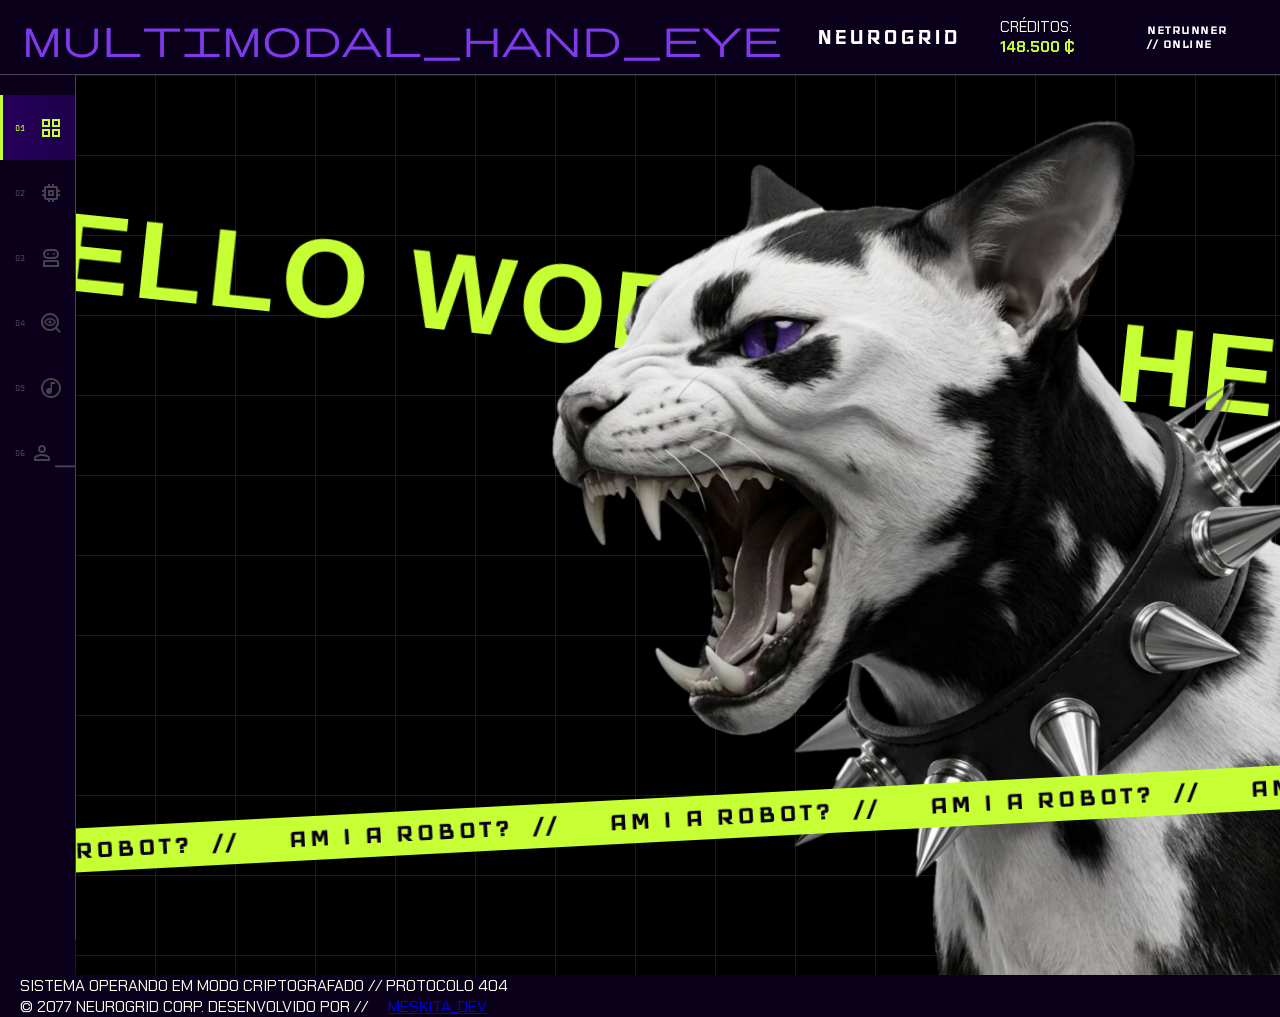
==== index.html @ f6f6c863 "Página principal estruturada" ====
<!DOCTYPE html>
<html lang="en">
<head>
    <meta charset="UTF-8">
    <meta name="viewport" content="width=device-width, initial-scale=1.0">
    <title>NEUROGRID // OS v4.07</title>
    <link rel="stylesheet" href="css/main.css">
    <link rel="stylesheet" href="css/index.css">
    <link rel="stylesheet" href="https://fonts.googleapis.com/css2?family=Material+Symbols+Outlined:opsz,wght,FILL,GRAD@24,300,0,0" /><!-- Biblioteca Google icons -->
</head>
<body>

    <header>
        <div class="logo">
            <span class="material-symbols-outlined" id="logo_eye">multimodal_hand_eye</span>
            <h2 class="logo_text">NEUROGRID</h2>
        </div>

        <!-- Status do Utilizador / Saldo -->
        <div class="user-status">
            <p class="credits">CRÉDITOS: <strong>148.500 ₵</strong></p>
            <h3>netrunner // ONLINE</h3>
        </div>
    </header>

    <aside class="sidebar">
        <nav class="sidebar-nav">
            <a href="index.html" class="side-btn active" data-tab="home">
                <span class="side-num">01</span>
                <span class="material-symbols-outlined side-icon">grid_view</span>
                <span class="side-label">GRID</span>
            </a>

            <a href="cyberware.html" class="side-btn" data-tab="cyberwares">
                <span class="side-num">02</span>
                <span class="material-symbols-outlined side-icon">memory</span>
                <span class="side-label">CYBERWARE</span>
            </a>

            <a href="robos.html" class="side-btn" data-tab="robots">
                <span class="side-num">03</span>
                <span class="material-symbols-outlined side-icon">robot_2</span>
                <span class="side-label">UNIDADES</span>
            </a>

            <a href="city.html" class="side-btn" data-tab="news">
                <span class="side-num">04</span>
                <span class="material-symbols-outlined side-icon">mystery</span>
                <span class="side-label">CITY</span>
            </a>

            <a href="musica.html" class="side-btn" data-tab="music">
                <span class="side-num">05</span>
                <span class="material-symbols-outlined side-icon">genres</span>
                <span class="side-label">FREQUÊNCIA</span>
            </a>

            <a href="profile.html" class="side-btn" data-tab="profile">
                <span class="side-num">06</span>
                <span class="material-symbols-outlined side-icon">person_eye</span>
                <span class="side-label">OPERADOR</span>
            </a>
        </nav>
    </aside>
    
    <main>
        <!-- Fundo -->
        <div class="fita-container container-fundo">
            <div class="fita-track">
                <div class="fita-grupo">
                    <h1>Hello World! &nbsp;//&nbsp;</h1>
                    <h1>Hello World! &nbsp;//&nbsp;</h1>
                    <h1>Hello World! &nbsp;//&nbsp;</h1>
                </div>
                <div class="fita-grupo" aria-hidden="true">
                    <h1>Hello World! &nbsp;//&nbsp;</h1>
                    <h1>Hello World! &nbsp;//&nbsp;</h1>
                    <h1>Hello World! &nbsp;//&nbsp;</h1>
                </div>
            </div>
        </div>

        <!-- Meio -->
        <img src="assets/imagens/spike_cat.png" alt="gato com colar de spikes" class="gato_wallpaper">

        <!-- Frente-->
        <div class="fita-container container-frente">
            <div class="fita-track track-reverso">
                <div class="fita-grupo">
                    <h3>AM I A ROBOT? &nbsp;//&nbsp;</h3>
                    <h3>AM I A ROBOT? &nbsp;//&nbsp;</h3>
                    <h3>AM I A ROBOT? &nbsp;//&nbsp;</h3>
                    <h3>AM I A ROBOT? &nbsp;//&nbsp;</h3>
                    <h3>AM I A ROBOT? &nbsp;//&nbsp;</h3>
                    <h3>AM I A ROBOT? &nbsp;//&nbsp;</h3>
                    <h3>AM I A ROBOT? &nbsp;//&nbsp;</h3>
                    <h3>AM I A ROBOT? &nbsp;//&nbsp;</h3>
                    <h3>AM I A ROBOT? &nbsp;//&nbsp;</h3>
                </div>
                <div class="fita-grupo" aria-hidden="true">
                    <h3>AM I A ROBOT? &nbsp;//&nbsp;</h3>
                    <h3>AM I A ROBOT? &nbsp;//&nbsp;</h3>
                    <h3>AM I A ROBOT? &nbsp;//&nbsp;</h3>
                    <h3>AM I A ROBOT? &nbsp;//&nbsp;</h3>
                    <h3>AM I A ROBOT? &nbsp;//&nbsp;</h3>
                    <h3>AM I A ROBOT? &nbsp;//&nbsp;</h3>
                    <h3>AM I A ROBOT? &nbsp;//&nbsp;</h3>
                    <h3>AM I A ROBOT? &nbsp;//&nbsp;</h3>
                    <h3>AM I A ROBOT? &nbsp;//&nbsp;</h3>
                </div>
            </div>
        </div>
    </main>

    <footer>
        <p>SISTEMA OPERANDO EM MODO CRIPTOGRAFADO // PROTOCOLO 404</p>
        <p>© 2077 NEUROGRID CORP. DESENVOLVIDO POR //<a href="https://github.com/MeskitaDev">MESKITA_DEV</a></p>
    </footer>
</body>
</html>
---- css/main.css ----
/* -----------------------------------
        CONFIG PADRÃO    
-----------------------------------*/
@import url('https://fonts.googleapis.com/css2?family=BBH+Bartle&family=Chakra+Petch:ital,wght@0,300;0,400;0,500;0,600;0,700;1,300;1,400;1,500;1,600;1,700&family=Iceland&display=swap');

:root {
    --bg-dark: #0B001B;
    --br-light: #f6fce8;
    --border: #f6fce842;
    --neon-purple: #7F3AED;
    --neon-green: #C6FF34;

    --font-title: "BBH Bartle", sans-serif;
    --font-code: "Iceland", sans-serif;
    --font-text: "Chakra Petch", sans-serif;

    --header-height: 75px;
    --sidebar-collapsed: 75px;
    --sidebar-expanded: 240px;
}
main {
    margin-top: var(--header-height);
    margin-left: var(--sidebar-collapsed);
    width: calc(100% - var(--sidebar-collapsed));
    min-height: calc(100vh - var(--header-height));
}
*{
    margin: 0px;
    padding: 0px;
}
body{
    background-color: var(--bg-dark);
    color: var(--br-light);

    max-width: 100%;
    overflow-x: hidden;
    margin: 0;
    padding: 0;
}

#borda{
    border: 1px solid var(--br-light);
}

p,a {
    padding: 0px 20px;
    font-family: var(--font-text);
}
h1, h2 {
    padding: 0px 20px;
    font-family: var(--font-title);
}
h3{
    padding: 0px 20px;
    font-family: var(--font-code);
}

/* -----------------------------------
            HEADER    
-----------------------------------*/
/* 2. CABEÇALHO FIXO NO TOPO (LARGURA TOTAL) */
header {
    position: fixed;
    top: 0;
    left: 0;
    width: 100%;
    height: var(--header-height);
    background-color: var(--bg-dark);
    border-bottom: 1px solid var(--border);
    z-index: 110; /* Fica acima da sidebar */
    
    display: flex;
    align-items: center;
    justify-content: space-between;
    padding: 0 30px 0 22px;
    box-sizing: border-box;
}

/* ALINHAMENTO DA LOGO E TEXTO */
.logo {
    display: flex;
    align-items: center;
    gap: 15px;
}

#logo_eye{
    font-size: 40px;
    color: var(--neon-purple);
}

.logo_text { 
    font-family: var(--font-code);
    letter-spacing: 3px;
    color: #ffffff;
}

/* ALINHAMENTO DO STATUS DO USUÁRIO (DIREITA) */
.user-status {
    display: flex;
    align-items: center;
    gap: 25px;
    font-size: 15px;
}

.credits strong {
    color: var(--neon-green);
}

.user-status h3 {
    margin: 0;
    font-size: 14px;
    letter-spacing: 1.5px;
    color: #ffffff;
    text-transform: uppercase;
}

/* -----------------------------------
            SIDE BAR    
-----------------------------------*/

/* 1. SIDEBAR FECHADA POR PADRÃO */
.sidebar {
    position: fixed; /* Deixa fixo no scroll */
    top: var(--header-height);
    left: 0;
    width: var(--sidebar-collapsed);
    height: calc(100vh - var(--header-height));
    background-color: var(--bg-dark);
    border-right: 1px solid var(--border);
    z-index: 100;
    display: flex;
    flex-direction: column;
    justify-content: space-between;
    padding: 20px 0;
    overflow: hidden;
    transition: width 0.3s cubic-bezier(0.4, 0, 0.2, 1), box-shadow 0.3s ease;
}

/* 2. EXPANSÃO NO HOVER */
.sidebar:hover {
    width: var(--sidebar-expanded);
    box-shadow: 15px 0 35px rgba(0, 0, 0, 0.75); /* Sombra por cima do conteúdo */
}

.sidebar a{
    text-decoration: none;
}

/* 3. BOTÕES E ALINHAMENTO DOS ÍCONES */
.side-btn {
    position: relative;
    width: var(--sidebar-expanded);
    height: 65px;
    background: transparent;
    border: none;
    border-left: 3px solid transparent;
    display: flex;
    align-items: center;
    padding: 0 18px 0 12px;
    cursor: pointer;
    transition: background 0.25s ease, border-color 0.25s ease;
}

.side-num {
    font-family: var(--font-code);
    font-size: 10px;
    width: 24px;
    text-align: left;
    color: var(--border);
}

.side-icon {
    font-size: 22px; /* tamanho do ícone */
    color: var(--border);
    flex-shrink: 0;
    margin-right: 22px;
    transition: color 0.25s ease, transform 0.25s ease;
    user-select: none;
}

/* TEXTO DO MENU (INVISÍVEL QUANDO FECHADA) */
.side-label {
    font-family: var(--font-text);
    font-size: 13px;
    letter-spacing: 2px;
    color: var(--br-light);
}
---- css/index.css ----
/* -----------------------------------
        VISUAL PRINCIPAL    
-----------------------------------*/
main {
    position: relative;
    min-height: 100vh;
    display: flex;
    align-items: center;
    justify-content: center;
    overflow: hidden; 
    
    /* grid no background */
    width: 100%;
    height: 100%;

    background: #000000;
    --gap: 5em;
    --line: 1px;
    --color: #ffffff33;

    background-image: linear-gradient(
      -90deg,
      transparent calc(var(--gap) - var(--line)),
      var(--color) calc(var(--gap) - var(--line) + 1px),
      var(--color) var(--gap)
    ),
    linear-gradient(
      0deg,
      transparent calc(var(--gap) - var(--line)),
      var(--color) calc(var(--gap) - var(--line) + 1px),
      var(--color) var(--gap)
    );
    background-size: var(--gap) var(--gap);
}

/* ESTADOS DE HOVER E ATIVO */
.side-btn:hover {
    background: linear-gradient(90deg, rgba(106, 0, 255, 0.18) 0%, transparent 100%);
}

.side-btn:hover .side-num,
.side-btn.active .side-num {
    color: var(--neon-green);
}
/* Muda a cor do ícone para verde-ácido quando estiver ativo ou no hover */
.side-btn:hover .side-icon,
.side-btn.active .side-icon {
    color: var(--neon-green);
}

.side-btn.active {
    border-left: 3px solid var(--neon-green);
    background: linear-gradient(90deg, rgba(106, 0, 255, 0.28) 0%, transparent 100%);
}

/* IMAGEM NO MEIO */
.gato_wallpaper {
    position: absolute;
    right: 0;
    bottom: 0;
    max-height: 95vh;
    z-index: 2; /* Fica acima do H1 (1) e abaixo do H3 (3) */
    pointer-events: none;
}

/* CONFIGURAÇÃO GERAL DAS FITAS */
.fita-container {
    position: absolute;
    width: 120vw;
    left: -10vw;
    overflow: hidden;
    white-space: nowrap;
}

/* FUNDO H1 */
.container-fundo {
    z-index: 1; /* Atrás da imagem */
    top: 20%;
    transform: rotate(6deg);
}

.container-fundo h1 {
    font-size: 7rem; /* Tamanho bem grande */
    margin: 0;
    text-transform: uppercase;
    letter-spacing: 5px;
    color: var(--neon-green);
}

/* FRENTE H3 */
.container-frente {
    z-index: 3; /* Na frente da imagem */
    top: 80%;
    transform: rotate(-3deg);
    background-color: var(--neon-green);
    padding: 8px 0;
}

.container-frente h3 {
    font-size: 1.8rem;
    margin: 0;
    text-transform: uppercase;
    letter-spacing: 4px;
    color: var(--bg-dark);
}

/* ANIMAÇÃO INFINITA */
.fita-track {
    display: flex;
    width: max-content;
    will-change: transform;
    animation: fita-andando 68s linear infinite;
}
.fita-grupo {
    display: flex;
    flex-shrink: 0;
}

/* Faz o H3 andar para o lado oposto */
.track-reverso {
    animation: fita-andando-reverso 20s linear infinite;
}

@keyframes fita-andando {
    0%   { transform: translate3d(0, 0, 0); }
    100% { transform: translate3d(-50%, 0, 0); }
}

@keyframes fita-andando-reverso {
    0%   { transform: translate3d(-50%, 0, 0); }
    100% { transform: translate3d(0, 0, 0); }
}

/* -----------------------------------
        NAVEGAÇÃO    
-----------------------------------*/
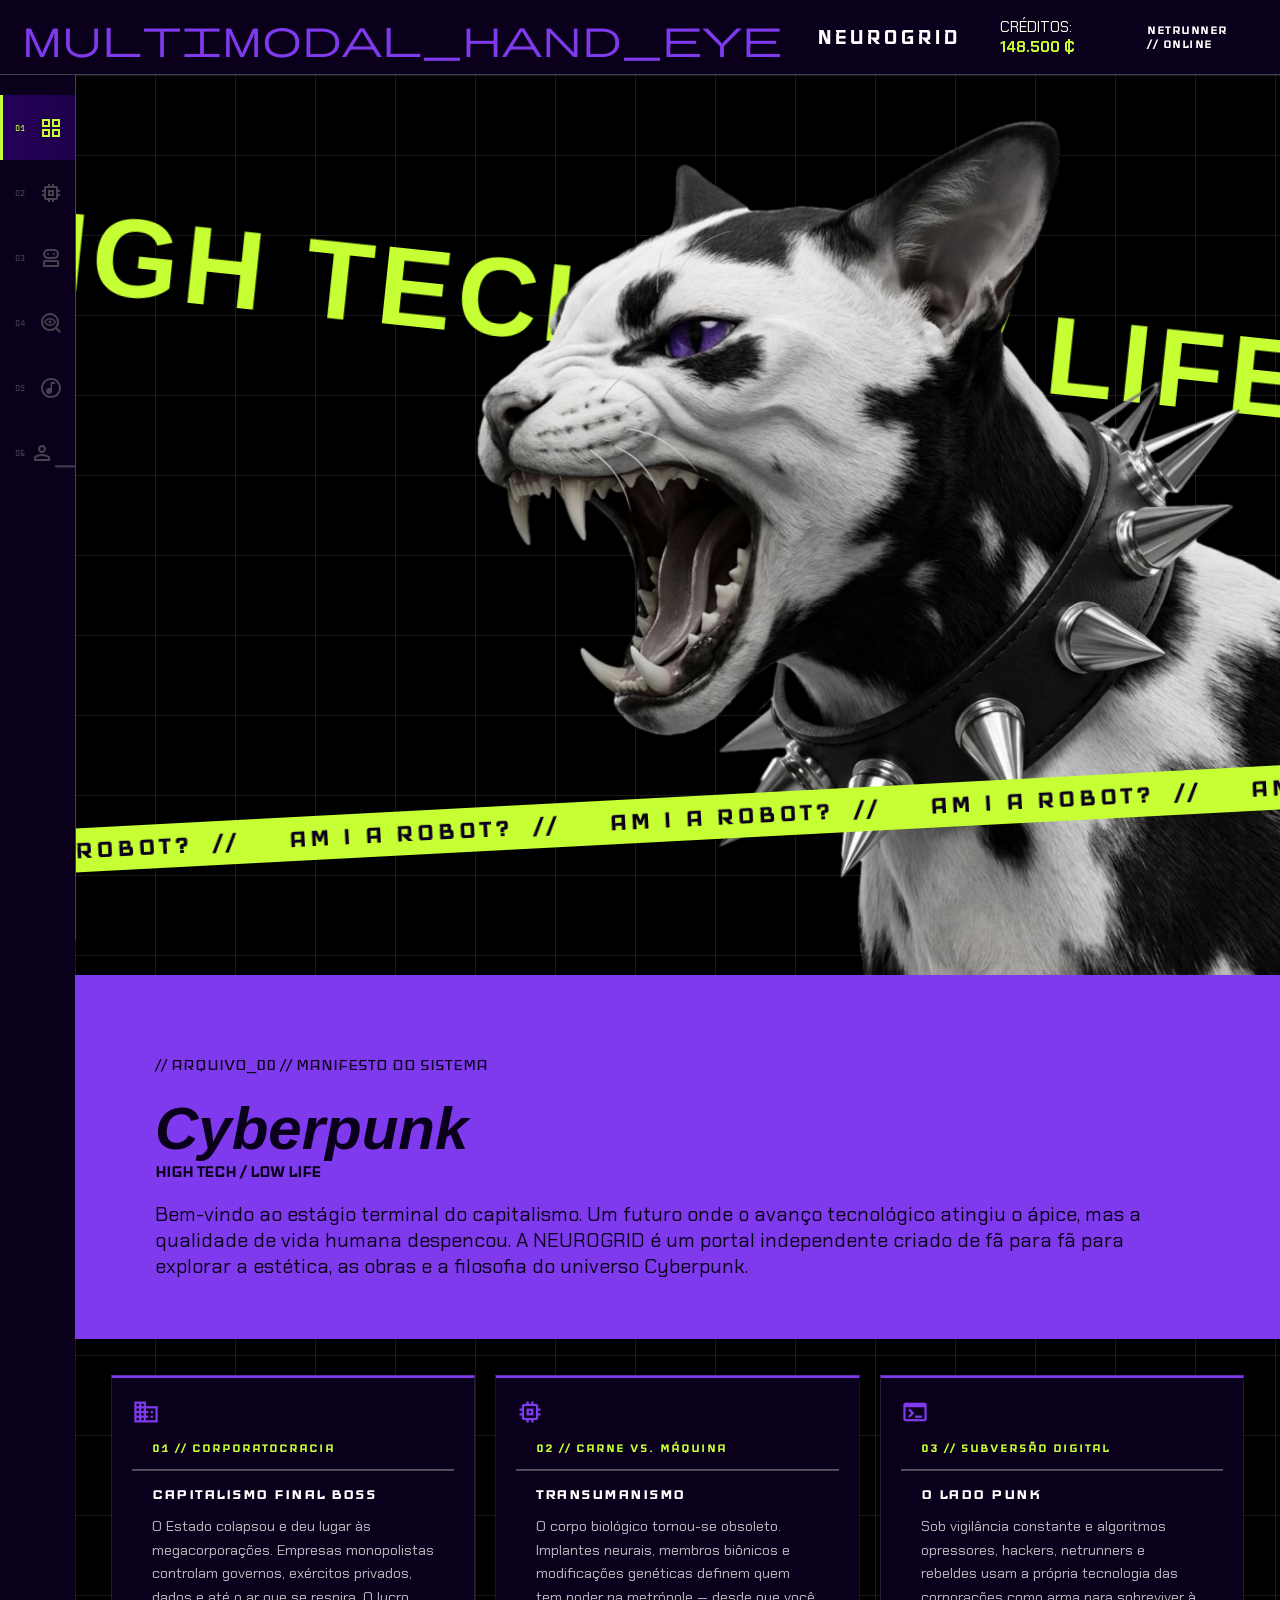
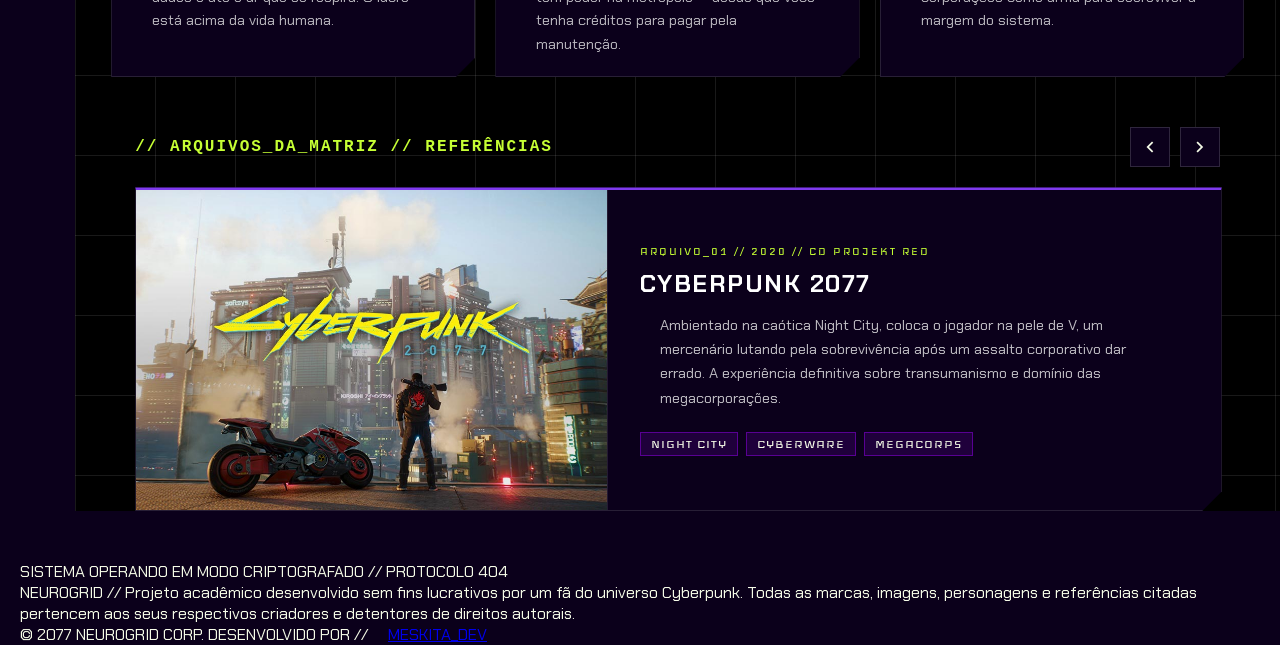
==== commit f0bfe576: "Cards e Slider adicionado" ====
--- a/index.html
+++ b/index.html
@@ -64,57 +64,218 @@
     </aside>
     
     <main>
-        <!-- Fundo -->
-        <div class="fita-container container-fundo">
-            <div class="fita-track">
-                <div class="fita-grupo">
-                    <h1>Hello World! &nbsp;//&nbsp;</h1>
-                    <h1>Hello World! &nbsp;//&nbsp;</h1>
-                    <h1>Hello World! &nbsp;//&nbsp;</h1>
-                </div>
-                <div class="fita-grupo" aria-hidden="true">
-                    <h1>Hello World! &nbsp;//&nbsp;</h1>
-                    <h1>Hello World! &nbsp;//&nbsp;</h1>
-                    <h1>Hello World! &nbsp;//&nbsp;</h1>
+        <div class="gato"> 
+            <!-- Fundo -->
+            <div class="fita-container container-fundo">
+                <div class="fita-track">
+                    <div class="fita-grupo">
+                        <h1>High tech / low life &nbsp;//&nbsp;</h1>
+                        <h1>High tech / low life &nbsp;//&nbsp;</h1>
+                        <h1>High tech / low life &nbsp;//&nbsp;</h1>
+                    </div>
+                    <div class="fita-grupo" aria-hidden="true">
+                        <h1>High tech / low life &nbsp;//&nbsp;</h1>
+                        <h1>High tech / low life &nbsp;//&nbsp;</h1>
+                        <h1>High tech / low life &nbsp;//&nbsp;</h1>
+                    </div>
+                </div>
+            </div>
+
+            <!-- Meio -->
+            <img src="assets/imagens/spike_cat.png" alt="gato com colar de spikes" class="gato_wallpaper">
+
+            <!-- Frente-->
+            <div class="fita-container container-frente">
+                <div class="fita-track track-reverso">
+                    <div class="fita-grupo">
+                        <h3>AM I A ROBOT? &nbsp;//&nbsp;</h3>
+                        <h3>AM I A ROBOT? &nbsp;//&nbsp;</h3>
+                        <h3>AM I A ROBOT? &nbsp;//&nbsp;</h3>
+                        <h3>AM I A ROBOT? &nbsp;//&nbsp;</h3>
+                        <h3>AM I A ROBOT? &nbsp;//&nbsp;</h3>
+                        <h3>AM I A ROBOT? &nbsp;//&nbsp;</h3>
+                        <h3>AM I A ROBOT? &nbsp;//&nbsp;</h3>
+                        <h3>AM I A ROBOT? &nbsp;//&nbsp;</h3>
+                        <h3>AM I A ROBOT? &nbsp;//&nbsp;</h3>
+                    </div>
+                    <div class="fita-grupo" aria-hidden="true">
+                        <h3>AM I A ROBOT? &nbsp;//&nbsp;</h3>
+                        <h3>AM I A ROBOT? &nbsp;//&nbsp;</h3>
+                        <h3>AM I A ROBOT? &nbsp;//&nbsp;</h3>
+                        <h3>AM I A ROBOT? &nbsp;//&nbsp;</h3>
+                        <h3>AM I A ROBOT? &nbsp;//&nbsp;</h3>
+                        <h3>AM I A ROBOT? &nbsp;//&nbsp;</h3>
+                        <h3>AM I A ROBOT? &nbsp;//&nbsp;</h3>
+                        <h3>AM I A ROBOT? &nbsp;//&nbsp;</h3>
+                        <h3>AM I A ROBOT? &nbsp;//&nbsp;</h3>
+                    </div>
                 </div>
             </div>
         </div>
 
-        <!-- Meio -->
-        <img src="assets/imagens/spike_cat.png" alt="gato com colar de spikes" class="gato_wallpaper">
-
-        <!-- Frente-->
-        <div class="fita-container container-frente">
-            <div class="fita-track track-reverso">
-                <div class="fita-grupo">
-                    <h3>AM I A ROBOT? &nbsp;//&nbsp;</h3>
-                    <h3>AM I A ROBOT? &nbsp;//&nbsp;</h3>
-                    <h3>AM I A ROBOT? &nbsp;//&nbsp;</h3>
-                    <h3>AM I A ROBOT? &nbsp;//&nbsp;</h3>
-                    <h3>AM I A ROBOT? &nbsp;//&nbsp;</h3>
-                    <h3>AM I A ROBOT? &nbsp;//&nbsp;</h3>
-                    <h3>AM I A ROBOT? &nbsp;//&nbsp;</h3>
-                    <h3>AM I A ROBOT? &nbsp;//&nbsp;</h3>
-                    <h3>AM I A ROBOT? &nbsp;//&nbsp;</h3>
-                </div>
-                <div class="fita-grupo" aria-hidden="true">
-                    <h3>AM I A ROBOT? &nbsp;//&nbsp;</h3>
-                    <h3>AM I A ROBOT? &nbsp;//&nbsp;</h3>
-                    <h3>AM I A ROBOT? &nbsp;//&nbsp;</h3>
-                    <h3>AM I A ROBOT? &nbsp;//&nbsp;</h3>
-                    <h3>AM I A ROBOT? &nbsp;//&nbsp;</h3>
-                    <h3>AM I A ROBOT? &nbsp;//&nbsp;</h3>
-                    <h3>AM I A ROBOT? &nbsp;//&nbsp;</h3>
-                    <h3>AM I A ROBOT? &nbsp;//&nbsp;</h3>
-                    <h3>AM I A ROBOT? &nbsp;//&nbsp;</h3>
-                </div>
-            </div>
-        </div>
+        <section class="content">
+            <div class="titulo">
+                <p class="etiqueta">// ARQUIVO_00 // MANIFESTO DO SISTEMA</p>
+                <h1>Cyberpunk</h1>
+                <h3>HIGH TECH / LOW LIFE</h3>
+                <p>Bem-vindo ao estágio terminal do capitalismo. Um futuro onde o avanço tecnológico atingiu o ápice, mas a qualidade de vida humana despencou. A NEUROGRID é um portal independente criado de fã para fã para explorar a estética, as obras e a filosofia do universo Cyberpunk.</p>
+            </div>
+
+            <div class="area-card">
+                <div class="card">
+                    <span class="material-symbols-outlined card-icon">domain</span>
+                    <h2>01 // CORPORATOCRACIA</h2>
+                    <hr>
+                    <h3>CAPITALISMO FINAL BOSS</h3>
+                    <p>O Estado colapsou e deu lugar às megacorporações. Empresas monopolistas controlam governos, exércitos privados, dados e até o ar que se respira. O lucro está acima da vida humana.</p>
+                </div>
+
+                <div class="card">
+                    <span class="material-symbols-outlined card-icon">memory</span>
+                    <h2>02 // CARNE VS. MÁQUINA</h2>
+                    <hr>
+                    <h3>TRANSUMANISMO</h3>
+                    <p>O corpo biológico tornou-se obsoleto. Implantes neurais, membros biônicos e modificações genéticas definem quem tem poder na metrópole — desde que você tenha créditos para pagar pela manutenção.</p>
+                </div>
+
+                <div class="card">
+                    <span class="material-symbols-outlined card-icon">terminal</span>
+                    <h2>03 // SUBVERSÃO DIGITAL</h2>
+                    <hr>
+                    <h3>O LADO PUNK</h3>
+                    <p>Sob vigilância constante e algoritmos opressores, hackers, netrunners e rebeldes usam a própria tecnologia das corporações como arma para sobreviver à margem do sistema.</p>
+                </div>
+            </div>
+
+        <section class="slider">
+            <div class="slider-header">
+                <h3>// ARQUIVOS_DA_MATRIZ // REFERÊNCIAS</h3>
+                <div class="setas">
+                    <button class="slider-seta" id="anterior" aria-label="Anterior">
+                        <span class="material-symbols-outlined">keyboard_arrow_left</span>
+                    </button>
+                    <button class="slider-seta" id="proximo" aria-label="Próximo">
+                        <span class="material-symbols-outlined">keyboard_arrow_right</span>
+                    </button>
+                </div>
+            </div>
+
+            <div class="slider-card">
+                <div class="slider-track" id="sliderTrack">
+                    
+                    <!-- SLIDE 01 -->
+                    <article>
+                        <div class="slider-img">
+                            <img src="assets/imagens/cyberpunk-2077.jpg" alt="Cyberpunk 2077">
+                        </div>
+                        <div class="slider-info">
+                            <span class="slide-meta">ARQUIVO_01 // 2020 // CD PROJEKT RED</span>
+                            <h3>CYBERPUNK 2077</h3>
+                            <p>Ambientado na caótica Night City, coloca o jogador na pele de V, um mercenário lutando pela sobrevivência após um assalto corporativo dar errado. A experiência definitiva sobre transumanismo e domínio das megacorporações.</p>
+                            <div class="slide-tags">
+                                <span>NIGHT CITY</span>
+                                <span>CYBERWARE</span>
+                                <span>MEGACORPS</span>
+                            </div>
+                        </div>
+                    </article>
+
+                    <!-- SLIDE 02 -->
+                    <article>
+                        <div class="slider-img">
+                            <img src="assets/imagens/edgerunners.jpg" alt="Cyberpunk Edgerunners">
+                        </div>
+                        <div class="slider-info">
+                            <span class="slide-meta">ARQUIVO_02 // 2022 // STUDIO TRIGGER</span>
+                            <h3>CYBERPUNK: EDGERUNNERS</h3>
+                            <p>A história visceral de David Martinez, um jovem das ruas que instala um implante militar ilegal para sobreviver. Retrata de forma brutal o preço humano das modificações corporais e a ciberpsicose.</p>
+                            <div class="slide-tags">
+                                <span>CIBERPSICOSE</span>
+                                <span>SANDEVISTAN</span>
+                                <span>MERCENÁRIOS</span>
+                            </div>
+                        </div>
+                    </article>
+
+                    <!-- SLIDE 03 -->
+                    <article>
+                        <div class="slider-img">
+                            <img src="assets/imagens/blade-runner.jpg" alt="Blade Runner">
+                        </div>
+                        <div class="slider-info">
+                            <span class="slide-meta">ARQUIVO_03 // 1982 & 2049 // RIDLEY SCOTT</span>
+                            <h3>BLADE RUNNER</h3>
+                            <p>A obra que definiu a estética visual do gênero: metrópoles verticalizadas, chuva ácida e néon. Acompanha caçadores de androides bioengenheirados (Replicantes), questionando o que nos torna humanos.</p>
+                            <div class="slide-tags">
+                                <span>REPLICANTES</span>
+                                <span>TYRELL CORP</span>
+                                <span>TECH-NOIR</span>
+                            </div>
+                        </div>
+                    </article>
+
+                    <!-- SLIDE 04 -->
+                    <article>
+                        <div class="slider-img">
+                            <img src="assets/imagens/neuromancer.jpg" alt="Neuromancer">
+                        </div>
+                        <div class="slider-info">
+                            <span class="slide-meta">ARQUIVO_04 // 1984 // WILLIAM GIBSON</span>
+                            <h3>NEUROMANCER</h3>
+                            <p>O romance fundador do movimento Cyberpunk. Criou o conceito de "ciberespaço" (a Matriz) e o arquétipo do hacker cowboy de console, antecipando a internet global e as inteligências artificiais autônomas.</p>
+                            <div class="slide-tags">
+                                <span>CIBERESPAÇO</span>
+                                <span>NETRUNNERS</span>
+                                <span>IA AUTÔNOMA</span>
+                            </div>
+                        </div>
+                    </article>
+
+                    <!-- SLIDE 05 -->
+                    <article>
+                        <div class="slider-img">
+                            <img src="assets/imagens/ghost-shell.png" alt="Ghost in the Shell">
+                        </div>
+                        <div class="slider-info">
+                            <span class="slide-meta">ARQUIVO_05 // 1995 // MAMORU OSHII</span>
+                            <h3>GHOST IN THE SHELL</h3>
+                            <p>Em um mundo onde cérebros humanos são conectados diretamente à rede, a Major Motoko Kusanagi caça um misterioso hacker. Uma reflexão filosófica profunda sobre consciência digital e alma dentro da máquina.</p>
+                            <div class="slide-tags">
+                                <span>CONSCIÊNCIA</span>
+                                <span>SEÇÃO 9</span>
+                                <span>CIBERNETIZAÇÃO</span>
+                            </div>
+                        </div>
+                    </article>
+
+                    <!-- SLIDE 06 -->
+                    <article>
+                        <div class="slider-img">
+                            <img src="assets/imagens/akira.jpg" alt="Akira">
+                        </div>
+                        <div class="slider-info">
+                            <span class="slide-meta">ARQUIVO_06 // 1988 // KATSUHIRO OTOMO</span>
+                            <h3>AKIRA</h3>
+                            <p>Situado na decadente Neo-Tóquio, mistura gangues de motoqueiros, corrupção governamental e experimentos científicos fora de controle. Revolucionou a animação mundial e consolidou a estética rebelde urbana.</p>
+                            <div class="slide-tags">
+                                <span>NEO-TÓQUIO</span>
+                                <span>REBELIÃO</span>
+                                <span>DISTOPIA</span>
+                            </div>
+                        </div>
+                    </article>
+                </div>
+            </div>
+        </section>
     </main>
 
     <footer>
         <p>SISTEMA OPERANDO EM MODO CRIPTOGRAFADO // PROTOCOLO 404</p>
+        <p>NEUROGRID // Projeto acadêmico desenvolvido sem fins lucrativos por um fã do universo Cyberpunk.
+        Todas as marcas, imagens, personagens e referências citadas pertencem aos seus respectivos criadores e 
+        detentores de direitos autorais.</p>
         <p>© 2077 NEUROGRID CORP. DESENVOLVIDO POR //<a href="https://github.com/MeskitaDev">MESKITA_DEV</a></p>
     </footer>
+    <script src="js/slider.js"></script>
 </body>
 </html>
--- a/css/main.css
+++ b/css/main.css
@@ -5,7 +5,7 @@
 
 :root {
     --bg-dark: #0B001B;
-    --br-light: #f6fce8;
+    --bg-light: #f6fce8;
     --border: #f6fce842;
     --neon-purple: #7F3AED;
     --neon-green: #C6FF34;
@@ -30,11 +30,11 @@
 }
 body{
     background-color: var(--bg-dark);
-    color: var(--br-light);
+    color: var(--bg-light);
 
     max-width: 100%;
     overflow-x: hidden;
-    margin: 0;
+    margin-top: 70px;
     padding: 0;
 }
 
@@ -53,6 +53,11 @@
 h3{
     padding: 0px 20px;
     font-family: var(--font-code);
+}
+hr{
+    border: none;
+    background-color: var(--border);
+    height: 1px;
 }
 
 /* -----------------------------------
@@ -185,3 +190,26 @@
     letter-spacing: 2px;
     color: var(--br-light);
 }
+
+/* -----------------------------------
+        SIDEBAR    
+-----------------------------------*/
+/* ESTADOS DE HOVER E ATIVO */
+.side-btn:hover {
+    background: linear-gradient(90deg, rgba(106, 0, 255, 0.18) 0%, transparent 100%);
+}
+
+.side-btn:hover .side-num,
+.side-btn.active .side-num {
+    color: var(--neon-green);
+}
+/* Muda a cor do ícone para verde-ácido quando estiver ativo ou no hover */
+.side-btn:hover .side-icon,
+.side-btn.active .side-icon {
+    color: var(--neon-green);
+}
+
+.side-btn.active {
+    border-left: 3px solid var(--neon-green);
+    background: linear-gradient(90deg, rgba(106, 0, 255, 0.28) 0%, transparent 100%);
+}
--- a/css/index.css
+++ b/css/index.css
@@ -2,16 +2,17 @@
 /* -----------------------------------
         VISUAL PRINCIPAL    
 -----------------------------------*/
-main {
+.gato {
     position: relative;
     min-height: 100vh;
     display: flex;
     align-items: center;
     justify-content: center;
-    overflow: hidden; 
-    
-    /* grid no background */
-    width: 100%;
+    overflow: hidden;
+}
+main{
+        /* grid no background */
+    width: calc(100% - var(--sidebar-collapsed));
     height: 100%;
 
     background: #000000;
@@ -34,26 +35,6 @@
     background-size: var(--gap) var(--gap);
 }
 
-/* ESTADOS DE HOVER E ATIVO */
-.side-btn:hover {
-    background: linear-gradient(90deg, rgba(106, 0, 255, 0.18) 0%, transparent 100%);
-}
-
-.side-btn:hover .side-num,
-.side-btn.active .side-num {
-    color: var(--neon-green);
-}
-/* Muda a cor do ícone para verde-ácido quando estiver ativo ou no hover */
-.side-btn:hover .side-icon,
-.side-btn.active .side-icon {
-    color: var(--neon-green);
-}
-
-.side-btn.active {
-    border-left: 3px solid var(--neon-green);
-    background: linear-gradient(90deg, rgba(106, 0, 255, 0.28) 0%, transparent 100%);
-}
-
 /* IMAGEM NO MEIO */
 .gato_wallpaper {
     position: absolute;
@@ -64,6 +45,10 @@
     pointer-events: none;
 }
 
+/* -----------------------------------
+        FITA ANDANDO    
+-----------------------------------*/
+
 /* CONFIGURAÇÃO GERAL DAS FITAS */
 .fita-container {
     position: absolute;
@@ -134,4 +119,247 @@
 
 /* -----------------------------------
         NAVEGAÇÃO    
------------------------------------*/+-----------------------------------*/
+.etiqueta{
+    font-family: var(--font-code);
+    font-size: 15px;
+    margin-bottom: 20px;
+}
+
+.titulo{
+    background-color: var(--neon-purple);
+    color: var(--bg-dark);
+    padding: 60px;
+}
+.titulo h1{
+    font-style: italic;
+    font-size: 60px;
+}
+.titulo p{
+    margin-top: 20px;
+    font-size: 20px;
+}
+.area-card {
+    display: grid;
+    grid-template-columns: repeat(3, minmax(0, 1fr));
+    gap: 20px;
+    width: auto; 
+    margin: 3%;
+}
+
+/* -----------------------------------
+        cards    
+-----------------------------------*/
+
+.card {
+    display: flex;
+    flex-direction: column;
+    padding: 20px;
+    background-color: var(--bg-dark);
+    border: 1px solid #ffffff1f;
+    border-top: 3px solid var(--neon-purple);
+    position: relative;
+    
+    /* Recorte diagonal no canto inferior direito */
+    clip-path: polygon(0 0, 100% 0, 100% calc(100% - 20px), calc(100% - 20px) 100%, 0 100%);
+    
+    /* Transição suave */
+    transition: transform 0.3s cubic-bezier(0.25, 0.8, 0.25, 1), 
+                border-color 0.3s ease, 
+                background-color 0.3s ease;
+}
+.card:hover {
+    transform: translateY(-8px); /* Sobe */
+    background-color: #140c26bb;
+    border-color: var(--neon-green);
+    border-top-color: var(--neon-green);
+}
+
+/* ÍCONE DO CARD */
+.card .card-icon {
+    font-size: 28px;
+    color: var(--neon-purple);
+    margin-bottom: 16px;
+    transition: color 0.3s ease, transform 0.3s ease;
+    user-select: none;
+}
+
+.card:hover .card-icon {
+    color: var(--neon-green);
+}
+
+/* TIPOGRAFIA */
+.card h2 {
+    font-family: var(--font-code);
+    font-size: 0.85rem;
+    letter-spacing: 2px;
+    color: var(--neon-green);
+    margin: 0;
+}
+
+.card hr {
+    width: 100%;
+    border: none;
+    border-top: 1px solid rgba(255, 255, 255, 0.1);
+    margin: 14px 0;
+    transition: border-color 0.3s ease;
+}
+
+.card:hover hr {
+    border-top-color: rgba(198, 255, 0, 0.35);
+}
+
+.card h3 {
+    font-size: 1.15rem;
+    letter-spacing: 1.5px;
+    color: #ffffff;
+    margin: 0 0 12px 0;
+}
+
+.card p {
+    font-size: 0.92rem;
+    line-height: 1.6;
+    color: rgba(255, 255, 255, 0.72);
+    margin: 0;
+}
+
+/* -----------------------------------
+        SLIDER    
+-----------------------------------*/
+.slider {
+    width: auto;
+    margin: 50px 5%;
+}
+
+/* CABEÇALHO DO SLIDER (TÍTULO + SETAS) */
+.slider-header {
+    display: flex;
+    justify-content: space-between;
+    align-items: center;
+    margin-bottom: 20px;
+}
+
+.slider-header h3 {
+    font-family: 'Share Tech Mono', monospace;
+    font-size: 1rem;
+    letter-spacing: 2px;
+    color: var(--neon-green);
+    margin: 0;
+    padding: 0;
+}
+
+.setas {
+    display: flex;
+    gap: 10px;
+}
+
+.slider-seta {
+    width: 40px;
+    height: 40px;
+    background-color: var(--bg-dark);
+    border: 1px solid #ffffff26;
+    color: var(--bg-light);
+    display: flex;
+    align-items: center;
+    justify-content: center;
+    cursor: pointer;
+    transition: border-color 0.25s ease, color 0.25s ease, background-color 0.25s ease;
+}
+
+.slider-seta:hover {
+    border-color: var(--neon-green);
+    color: var(--neon-green);
+    background-color: #c6ff0014;
+}
+
+.slider-seta span {
+    font-size: 22px;
+    margin: 0;
+    user-select: none;
+}
+
+/* JANELA EXTERNA DO CARTÃO */
+.slider-card {
+    width: 100%;
+    overflow: hidden;
+    background-color: var(--bg-dark);
+    border: 1px solid #ffffff1f;
+    border-top: 3px solid var(--neon-purple);
+    clip-path: polygon(0 0, 100% 0, 100% calc(100% - 20px), calc(100% - 20px) 100%, 0 100%);
+}
+
+/* TRILHA QUE DESLIZA HORIZONTALMENTE */
+.slider-track {
+    display: flex;
+    transition: transform 0.45s cubic-bezier(0.25, 1, 0.5, 1);
+}
+
+/* CADA SLIDE (<article>) */
+.slider-track article {
+    min-width: 100%;
+    display: grid;
+    grid-template-columns: 1fr 1.3fr;
+    box-sizing: border-box;
+}
+
+.slider-img {
+    height: 320px;
+    background-color: var(--bg-dark);
+    border-right: 1px solid #ffffff1a;
+    overflow: hidden;
+}
+
+.slider-img img {
+    width: 100%;
+    height: 100%;
+    object-fit: cover;
+    display: block;
+}
+
+.slider-info {
+    padding: 32px;
+    display: flex;
+    flex-direction: column;
+    justify-content: center;
+}
+
+.slide-meta {
+    font-family: var(--font-code);
+    font-size: 0.8rem;
+    letter-spacing: 2px;
+    color: var(--neon-green);
+    margin-bottom: 10px;
+}
+
+.slider-info h3 {
+    font-family: var(--font-text);
+    font-size: 1.5rem;
+    letter-spacing: 1.5px;
+    color: #ffffff;
+    margin: 0 0 14px 0;
+    padding: 0;
+}
+
+.slider-info p {
+    font-family: var(--font-text);
+    font-size: 0.92rem;
+    line-height: 1.65;
+    color: #ffffffbf;
+    margin: 0 0 22px 0;
+}
+
+.slide-tags {
+    display: flex;
+    flex-wrap: wrap;
+    gap: 8px;
+}
+
+.slide-tags span {
+    font-family: var(--font-code);
+    font-size: 15px;
+    letter-spacing: 1px;
+    color: var(--bg-light);
+    background-color: #9d00ff24;
+    border: 1px solid #9d00ff73;
+    padding: 4px 10px;
+}
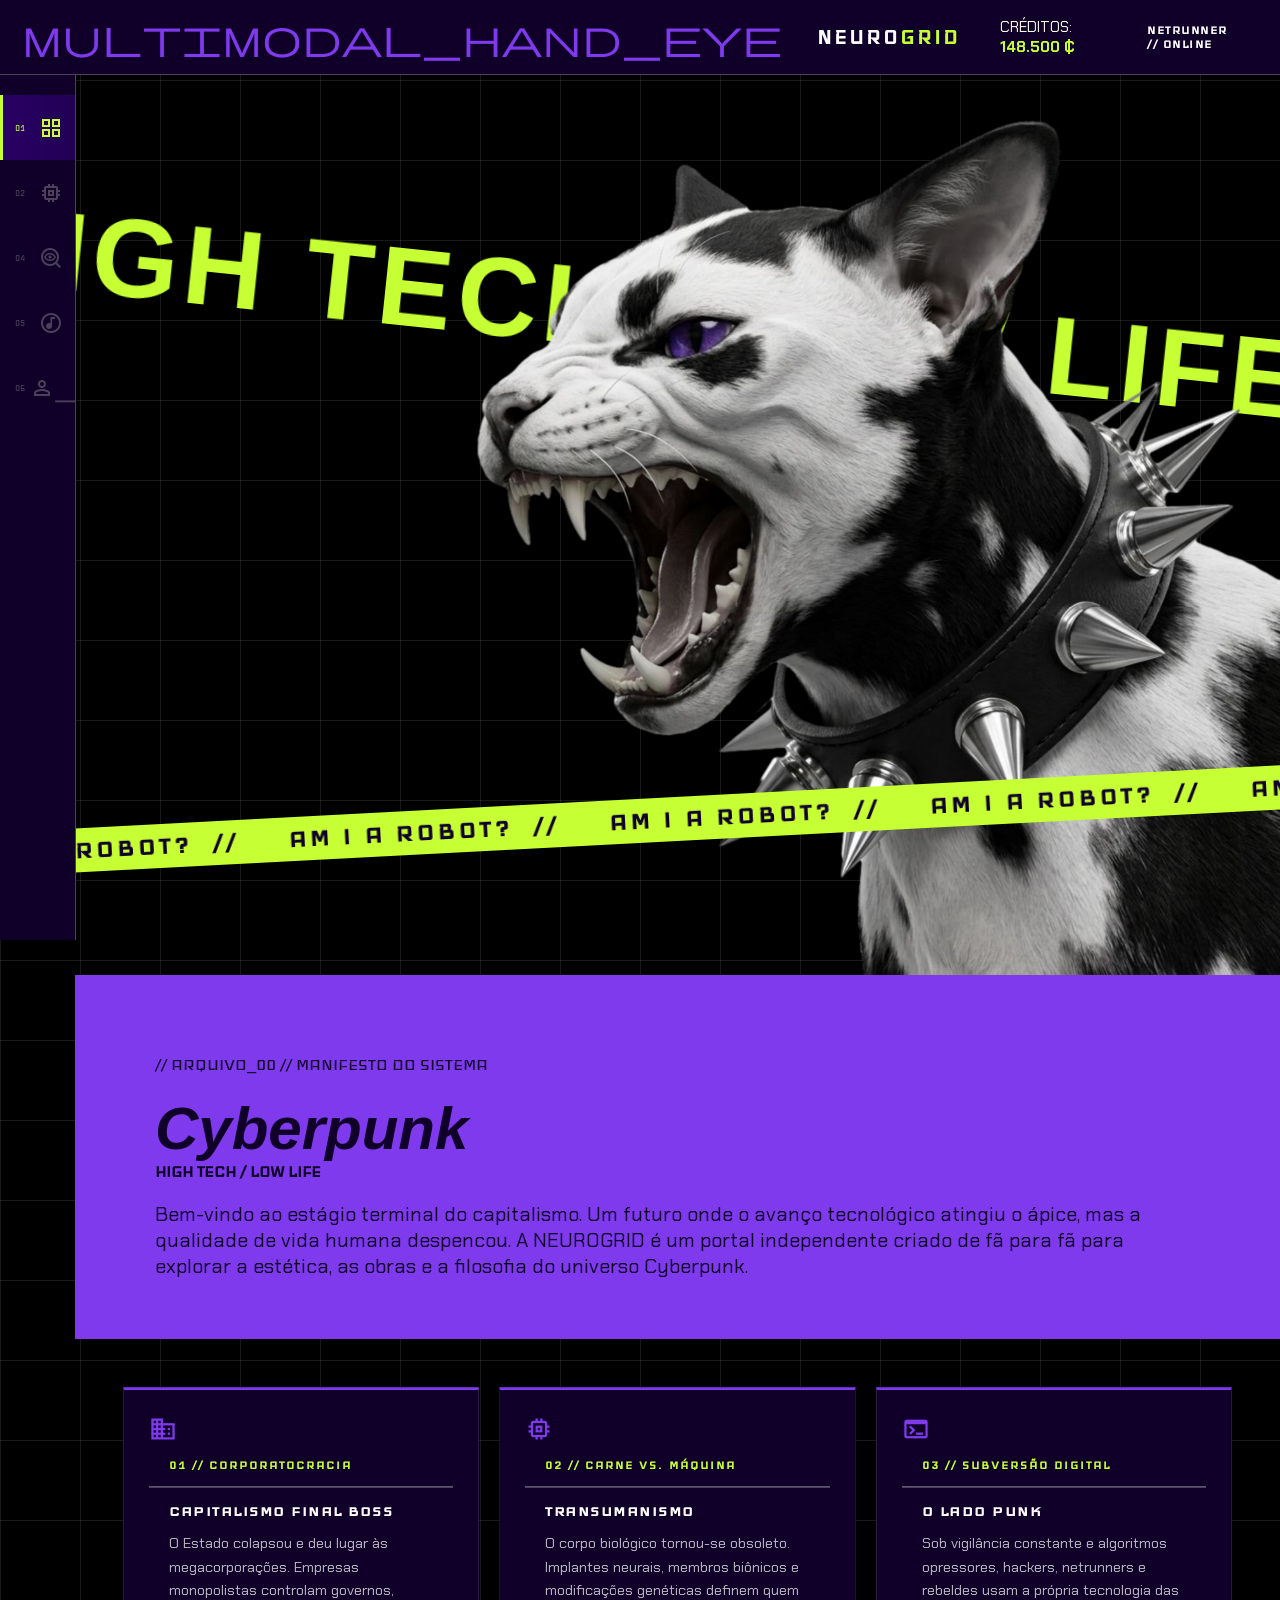
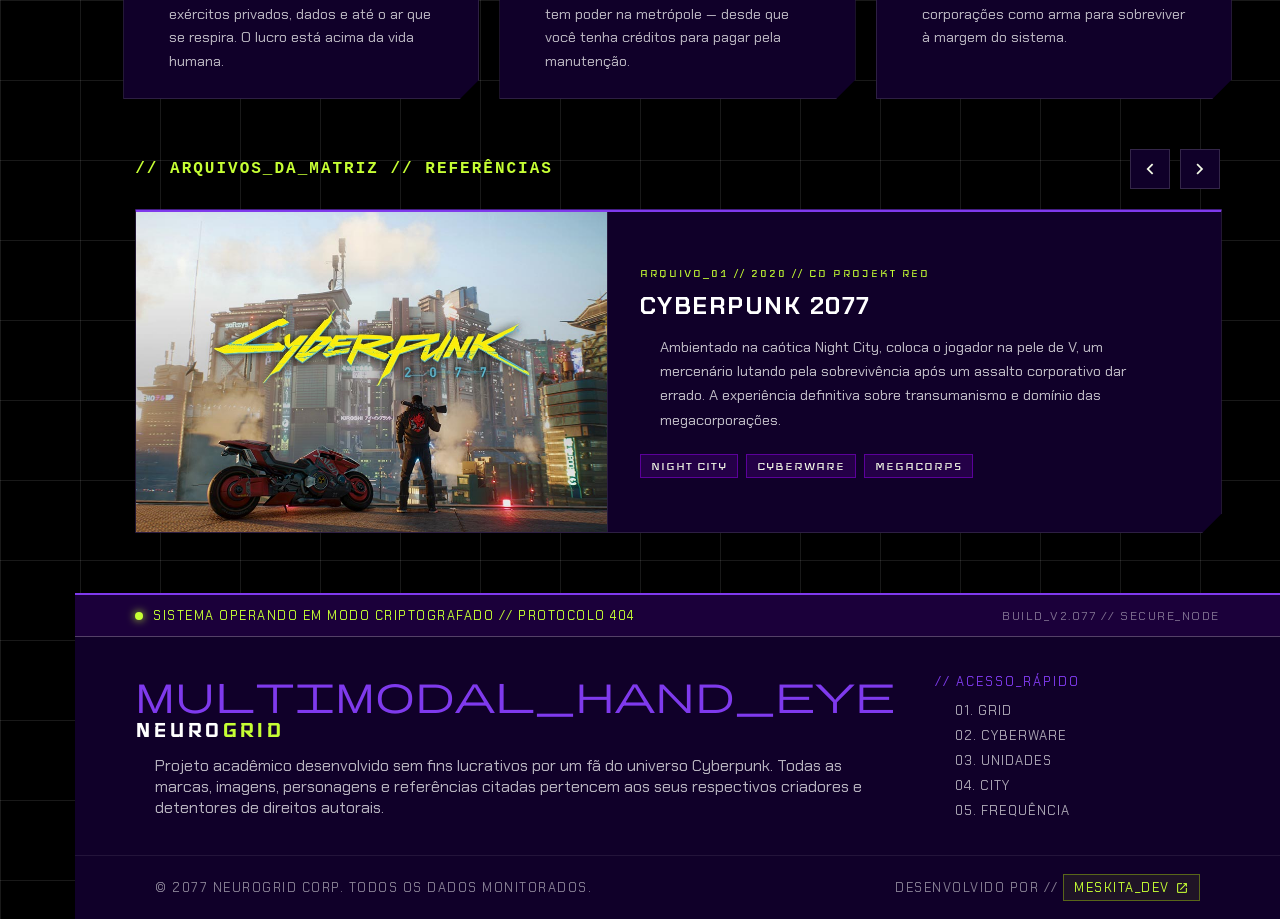
==== commit d944066a: "Footer finalizado" ====
--- a/index.html
+++ b/index.html
@@ -13,7 +13,7 @@
     <header>
         <div class="logo">
             <span class="material-symbols-outlined" id="logo_eye">multimodal_hand_eye</span>
-            <h2 class="logo_text">NEUROGRID</h2>
+            <h2 class="logo_text">NEURO<span class="highlight">GRID</span></h2>
         </div>
 
         <!-- Status do Utilizador / Saldo -->
@@ -35,12 +35,6 @@
                 <span class="side-num">02</span>
                 <span class="material-symbols-outlined side-icon">memory</span>
                 <span class="side-label">CYBERWARE</span>
-            </a>
-
-            <a href="robos.html" class="side-btn" data-tab="robots">
-                <span class="side-num">03</span>
-                <span class="material-symbols-outlined side-icon">robot_2</span>
-                <span class="side-label">UNIDADES</span>
             </a>
 
             <a href="city.html" class="side-btn" data-tab="news">
@@ -269,13 +263,53 @@
         </section>
     </main>
 
-    <footer>
-        <p>SISTEMA OPERANDO EM MODO CRIPTOGRAFADO // PROTOCOLO 404</p>
-        <p>NEUROGRID // Projeto acadêmico desenvolvido sem fins lucrativos por um fã do universo Cyberpunk.
-        Todas as marcas, imagens, personagens e referências citadas pertencem aos seus respectivos criadores e 
-        detentores de direitos autorais.</p>
-        <p>© 2077 NEUROGRID CORP. DESENVOLVIDO POR //<a href="https://github.com/MeskitaDev">MESKITA_DEV</a></p>
+
+
+    <footer class="footer">
+        <div class="footer-status">
+            <div class="status">
+                <span class="pulse-dot"></span>
+                <span>SISTEMA OPERANDO EM MODO CRIPTOGRAFADO // PROTOCOLO 404</span>
+            </div>
+            <span class="version">BUILD_V2.077 // SECURE_NODE</span>
+        </div>
+    
+        <!-- Corpo Principal do Rodapé -->
+        <div class="footer-body">
+            <div class="footer-brand">
+                <span class="material-symbols-outlined" id="logo_eye">multimodal_hand_eye</span>
+                <span class="footer-logo">NEURO<span class="highlight">GRID</span></span>
+                <p>
+                    Projeto acadêmico desenvolvido sem fins lucrativos por um fã do universo Cyberpunk. 
+                    Todas as marcas, imagens, personagens e referências citadas pertencem aos seus respectivos criadores e detentores de direitos autorais.
+                </p>
+            </div>
+    
+            <div class="footer-links">
+                <span class="footer-label">// ACESSO_RÁPIDO</span>
+                <nav>
+                    <a href="index.html">01. GRID</a>
+                    <a href="cyberware.html">02. CYBERWARE</a>
+                    <a href="robos.html">03. UNIDADES</a>
+                    <a href="city.html">04. CITY</a>
+                    <a href="musica.html">05. FREQUÊNCIA</a>
+                </nav>
+            </div>
+        </div>
+    
+        <!-- Barra Inferior de Direitos e Assinatura -->
+        <div class="footer-bottom">
+            <p>© 2077 NEUROGRID CORP. TODOS OS DADOS MONITORADOS.</p>
+            <p class="dev-credit">
+                DESENVOLVIDO POR // 
+                <a href="https://github.com/MeskitaDev" target="_blank">
+                    MESKITA_DEV
+                    <span class="material-symbols-outlined">open_in_new</span>
+                </a>
+            </p>
+        </div>
     </footer>
+    
     <script src="js/slider.js"></script>
 </body>
 </html>
--- a/css/main.css
+++ b/css/main.css
@@ -4,7 +4,7 @@
 @import url('https://fonts.googleapis.com/css2?family=BBH+Bartle&family=Chakra+Petch:ital,wght@0,300;0,400;0,500;0,600;0,700;1,300;1,400;1,500;1,600;1,700&family=Iceland&display=swap');
 
 :root {
-    --bg-dark: #0B001B;
+    --bg-dark: #100029;
     --bg-light: #f6fce8;
     --border: #f6fce842;
     --neon-purple: #7F3AED;
@@ -38,6 +38,10 @@
     padding: 0;
 }
 
+.highlight {
+    color: var(--neon-green, #c6ff00);
+}
+
 #borda{
     border: 1px solid var(--br-light);
 }
@@ -58,6 +62,50 @@
     border: none;
     background-color: var(--border);
     height: 1px;
+}
+
+/* CURSOR */
+html, body {
+    cursor: url("data:image/svg+xml,%3Csvg xmlns='http://www.w3.org/2000/svg' width='33' height='33' viewBox='0 0 458 472'%3E%3Cpath d='M57.8631 39.6932L186.612 383.032L239.706 240.737L389.627 199.407L57.8631 39.6932Z' fill='%23C6FF34' stroke='%237F3AED' stroke-width='30' stroke-miterlimit='11.4737'/%3E%3C/svg%3E") 3 2, auto;
+}
+a, button, .slider-seta, .card {
+    cursor: url("data:image/svg+xml,%3Csvg xmlns='http://www.w3.org/2000/svg' width='33' height='33' viewBox='0 0 458 472'%3E%3Cpath d='M57.8631 39.6932L186.612 383.032L239.706 240.737L389.627 199.407L57.8631 39.6932Z' fill='%237F3AED' stroke='%23C6FF34' stroke-width='30' stroke-miterlimit='11.4737'/%3E%3C/svg%3E") 3 2, pointer;
+}
+
+
+/* =========================================================
+    COR DE SELEÇÃO DE TEXTO 
+   ========================================================= */
+   ::selection {
+    background-color: var(--neon-green, #c6ff00); /* Fundo verde-ácido */
+    color: #0b0714; /* Texto escuro para manter alto contraste e legibilidade */
+}
+
+/* =========================================================
+    BARRA DE SCROLL PERSONALIZADA
+   ========================================================= */
+
+/* Largura da barra vertical */
+::-webkit-scrollbar {
+    width: 8px;
+}
+
+/* Fundo da trilha por onde a barra corre */
+::-webkit-scrollbar-track {
+    background-color: #0b0714;
+    border-left: 1px solid #ffffff14;
+}
+
+/* A barra móvel */
+::-webkit-scrollbar-thumb {
+    background-color: #4b00b5;   
+    border: 1px solid var(--neon-purple, #9d00ff);
+}
+
+/* Cor da barra móvel quando o usuário passa o mouse ou arrasta */
+::-webkit-scrollbar-thumb:hover {
+    background-color: var(--neon-green, #c6ff00);
+    border-color: var(--neon-green, #c6ff00);
 }
 
 /* -----------------------------------
@@ -147,8 +195,15 @@
     box-shadow: 15px 0 35px rgba(0, 0, 0, 0.75); /* Sombra por cima do conteúdo */
 }
 
-.sidebar a{
+/* Remove o sublinhado e força a cor branca no link e nos estados visitado/hover */
+.sidebar-nav a{
     text-decoration: none;
+    color: #ffffff;
+}
+
+.side-btn:hover .side-label,
+.side-btn.active .side-label {
+    color: var(--neon-green);
 }
 
 /* 3. BOTÕES E ALINHAMENTO DOS ÍCONES */
@@ -212,4 +267,144 @@
 .side-btn.active {
     border-left: 3px solid var(--neon-green);
     background: linear-gradient(90deg, rgba(106, 0, 255, 0.28) 0%, transparent 100%);
+}
+
+/* -----------------------------------
+        FOOTER    
+-----------------------------------*/
+footer {
+    background-color: var(--bg-dark);
+    border-top: 2px solid var(--neon-purple, #9d00ff);
+    font-family: var(--font-text);
+    color: #ffffffb3;
+    margin-top: 60px;
+    /* Garante que o footer respeite a largura da sidebar */
+    margin-left: var(--sidebar-collapsed, 70px);
+    width: calc(100% - var(--sidebar-collapsed, 70px));
+    box-sizing: border-box;
+}
+
+/* FAIXA SUPERIOR DE STATUS */
+.footer-status {
+    display: flex;
+    justify-content: space-between;
+    align-items: center;
+    padding: 12px 5%;
+    background-color: #9d00ff14;
+    border-bottom: 1px solid var(--border);
+    font-size: 0.8rem;
+    letter-spacing: 1.5px;
+    color: var(--neon-green);
+    flex-wrap: wrap;
+    gap: 10px;
+}
+
+.status {
+    display: flex;
+    align-items: center;
+    gap: 10px;
+}
+
+/* Bolinha verde piscando */
+.pulse-dot {
+    width: 8px;
+    height: 8px;
+    background-color: var(--neon-green);
+    border-radius: 50%;
+    box-shadow: 0 0 8px var(--neon-green);
+    animation: piscarTerminal 1.8s infinite ease-in-out;
+}
+
+@keyframes piscarTerminal {
+    0%, 100% { opacity: 1; }
+    50% { opacity: 0.25; }
+}
+
+.version {
+    color: #ffffff73;
+    font-size: 0.75rem;
+}
+
+/* AVISO ACADÊMICO + LINKS */
+.footer-body {
+    display: grid;
+    grid-template-columns: 2fr 1fr;
+    gap: 40px;
+    padding: 36px 5%;
+    border-bottom: 1px solid #ffffff14;
+}
+
+.footer-logo {
+    display: inline-block;
+    font-family: var(--font-code);
+    font-size: 25px;
+    font-weight: 700;
+    letter-spacing: 3px;
+    color: #ffffff;
+    margin-bottom: 12px;
+}
+
+.footer-label {
+    display: block;
+    font-size: 0.8rem;
+    letter-spacing: 2px;
+    color: var(--neon-purple);
+    margin-bottom: 12px;
+}
+
+.footer-links nav {
+    display: flex;
+    flex-direction: column;
+    gap: 8px;
+}
+
+.footer-links a {
+    text-decoration: none;
+    color: #ffffffa6;
+    font-size: 0.82rem;
+    letter-spacing: 1px;
+    transition: color 0.2s ease, transform 0.2s ease;
+}
+
+.footer-links a:hover {
+    color: var(--neon-green);
+    transform: translateX(4px);
+}
+
+/* BARRA INFERIOR DE CRÉDITOS */
+.footer-bottom {
+    display: flex;
+    justify-content: space-between;
+    align-items: center;
+    padding: 18px 5%;
+    font-size: 0.8rem;
+    letter-spacing: 1.5px;
+    color: #ffffff80;
+    flex-wrap: wrap;
+    gap: 12px;
+}
+
+.footer-bottom p {
+    margin: 0;
+}
+
+.dev-credit a {
+    display: inline-flex;
+    align-items: center;
+    gap: 5px;
+    text-decoration: none;
+    color: var(--neon-green);
+    background-color: #c6ff0014;
+    border: 1px solid #c6ff0059;
+    padding: 4px 10px;
+    transition: all 0.25s ease;
+}
+
+.dev-credit a:hover {
+    background-color: var(--neon-green);
+    color: var(--bg-dark);
+}
+
+.dev-credit .material-symbols-outlined {
+    font-size: 14px;
 }
--- a/css/index.css
+++ b/css/index.css
@@ -11,10 +11,11 @@
     overflow: hidden;
 }
 main{
-        /* grid no background */
     width: calc(100% - var(--sidebar-collapsed));
     height: 100%;
-
+}
+body{
+        /* grid no background */
     background: #000000;
     --gap: 5em;
     --line: 1px;
@@ -139,22 +140,22 @@
     margin-top: 20px;
     font-size: 20px;
 }
+
+
+/* -----------------------------------
+        cards    
+-----------------------------------*/
 .area-card {
     display: grid;
     grid-template-columns: repeat(3, minmax(0, 1fr));
     gap: 20px;
     width: auto; 
-    margin: 3%;
-}
-
-/* -----------------------------------
-        cards    
------------------------------------*/
-
+    margin:4%;
+}
 .card {
     display: flex;
     flex-direction: column;
-    padding: 20px;
+    padding: 25px;
     background-color: var(--bg-dark);
     border: 1px solid #ffffff1f;
     border-top: 3px solid var(--neon-purple);
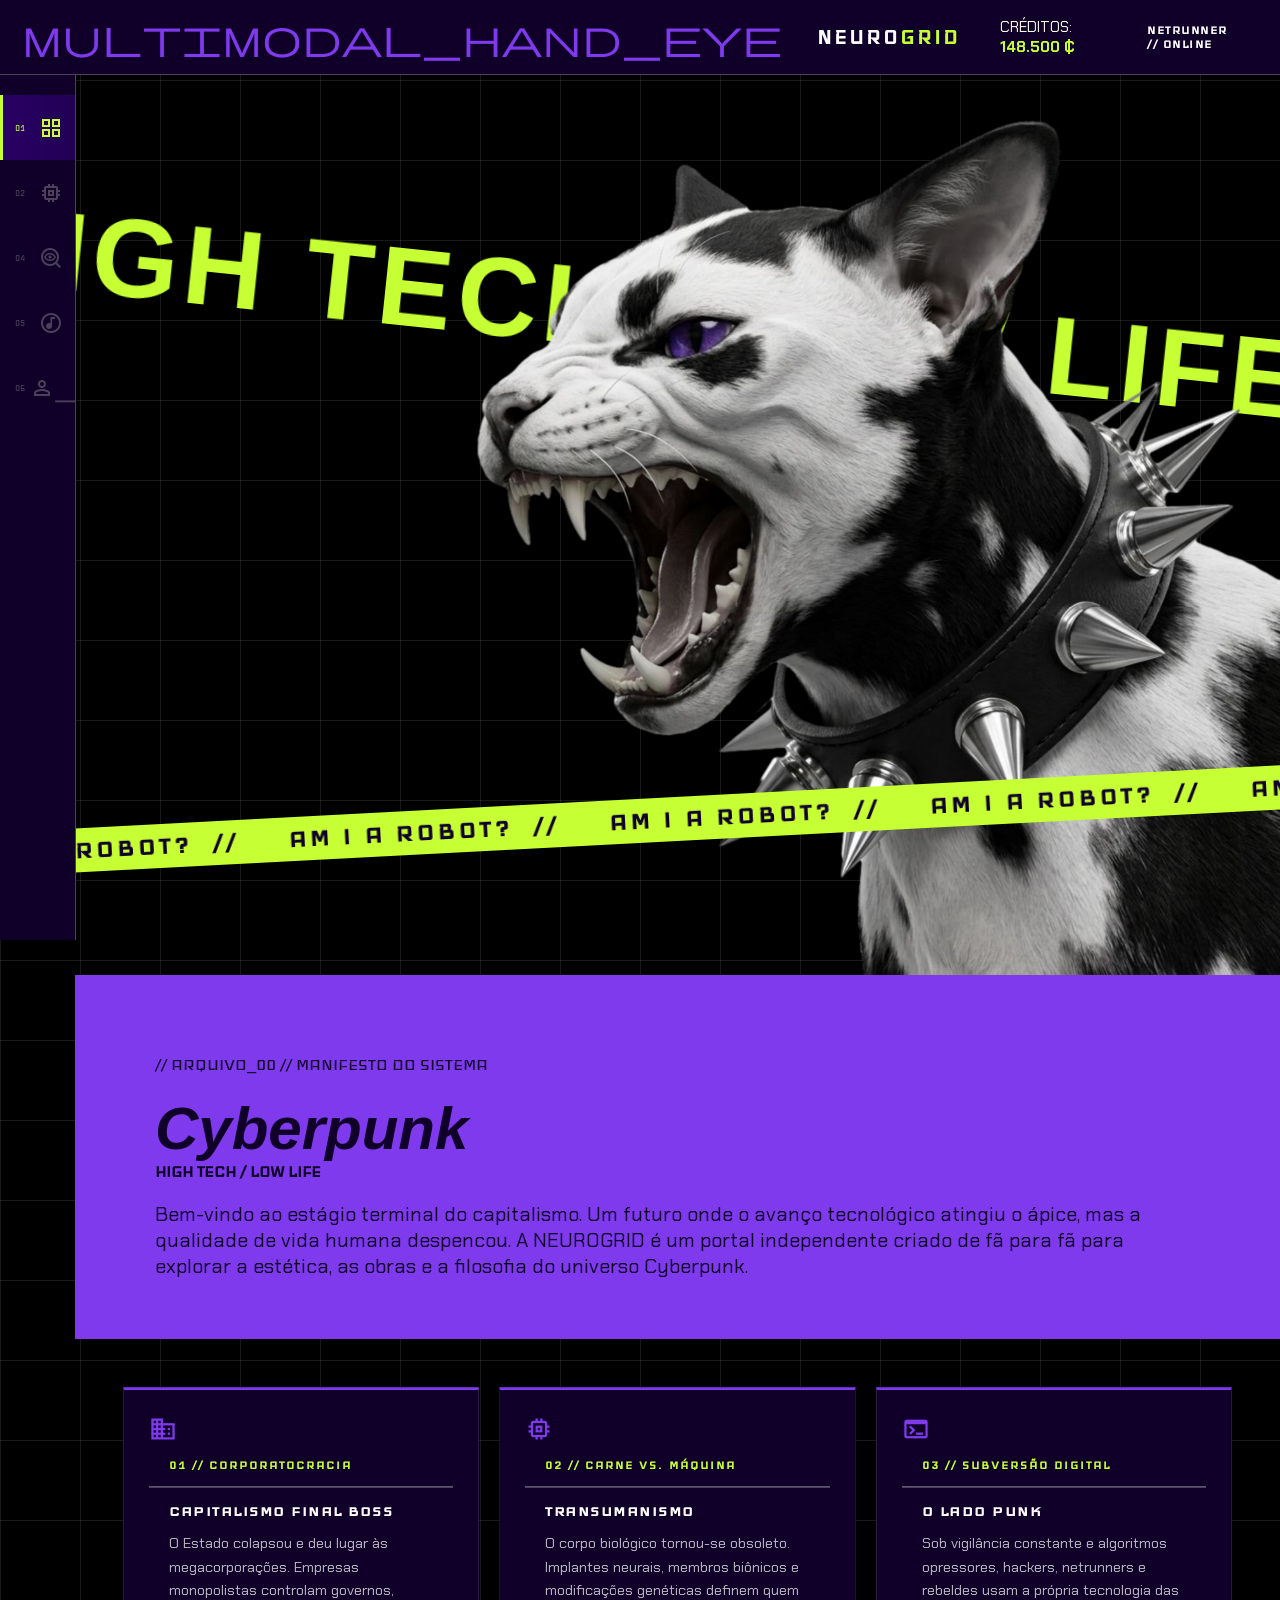
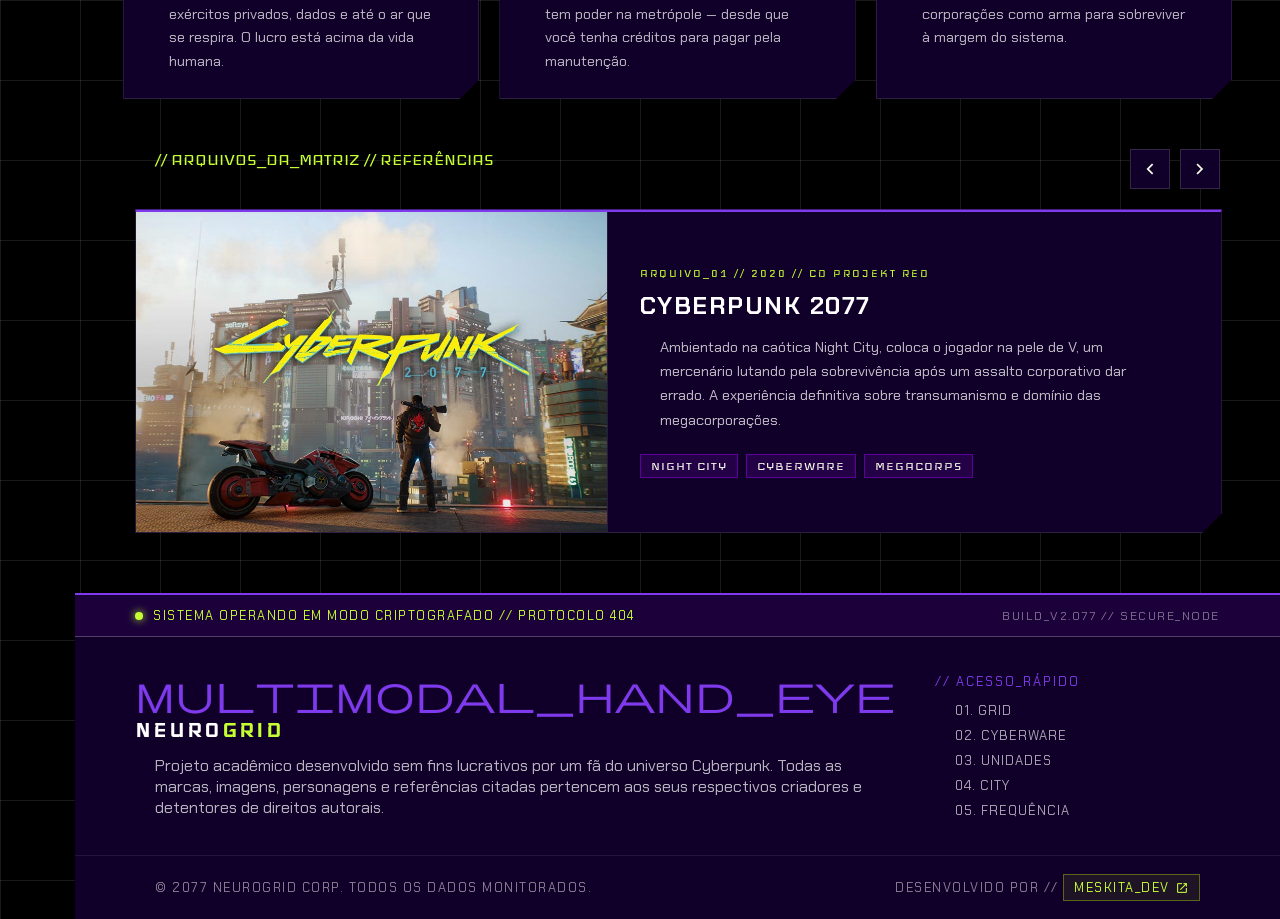
==== commit 7db3d961: "Começo da pagina Cyberwares" ====
--- a/index.html
+++ b/index.html
@@ -143,7 +143,7 @@
 
         <section class="slider">
             <div class="slider-header">
-                <h3>// ARQUIVOS_DA_MATRIZ // REFERÊNCIAS</h3>
+                <h3 class="etiqueta">// ARQUIVOS_DA_MATRIZ // REFERÊNCIAS</h3>
                 <div class="setas">
                     <button class="slider-seta" id="anterior" aria-label="Anterior">
                         <span class="material-symbols-outlined">keyboard_arrow_left</span>
@@ -154,7 +154,7 @@
                 </div>
             </div>
 
-            <div class="slider-card">
+            <div class="slider-card"> 
                 <div class="slider-track" id="sliderTrack">
                     
                     <!-- SLIDE 01 -->
@@ -262,8 +262,6 @@
             </div>
         </section>
     </main>
-
-
 
     <footer class="footer">
         <div class="footer-status">
--- a/css/main.css
+++ b/css/main.css
@@ -36,6 +36,13 @@
     overflow-x: hidden;
     margin-top: 70px;
     padding: 0;
+}
+
+.etiqueta{
+    font-family: var(--font-code);
+    font-size: 15px;
+    font-weight: 500;
+    margin-bottom: 20px;
 }
 
 .highlight {
--- a/css/index.css
+++ b/css/index.css
@@ -121,11 +121,6 @@
 /* -----------------------------------
         NAVEGAÇÃO    
 -----------------------------------*/
-.etiqueta{
-    font-family: var(--font-code);
-    font-size: 15px;
-    margin-bottom: 20px;
-}
 
 .titulo{
     background-color: var(--neon-purple);
@@ -241,12 +236,8 @@
 }
 
 .slider-header h3 {
-    font-family: 'Share Tech Mono', monospace;
-    font-size: 1rem;
-    letter-spacing: 2px;
-    color: var(--neon-green);
-    margin: 0;
-    padding: 0;
+    font-size: 20px;
+    color: var(--neon-green);
 }
 
 .setas {
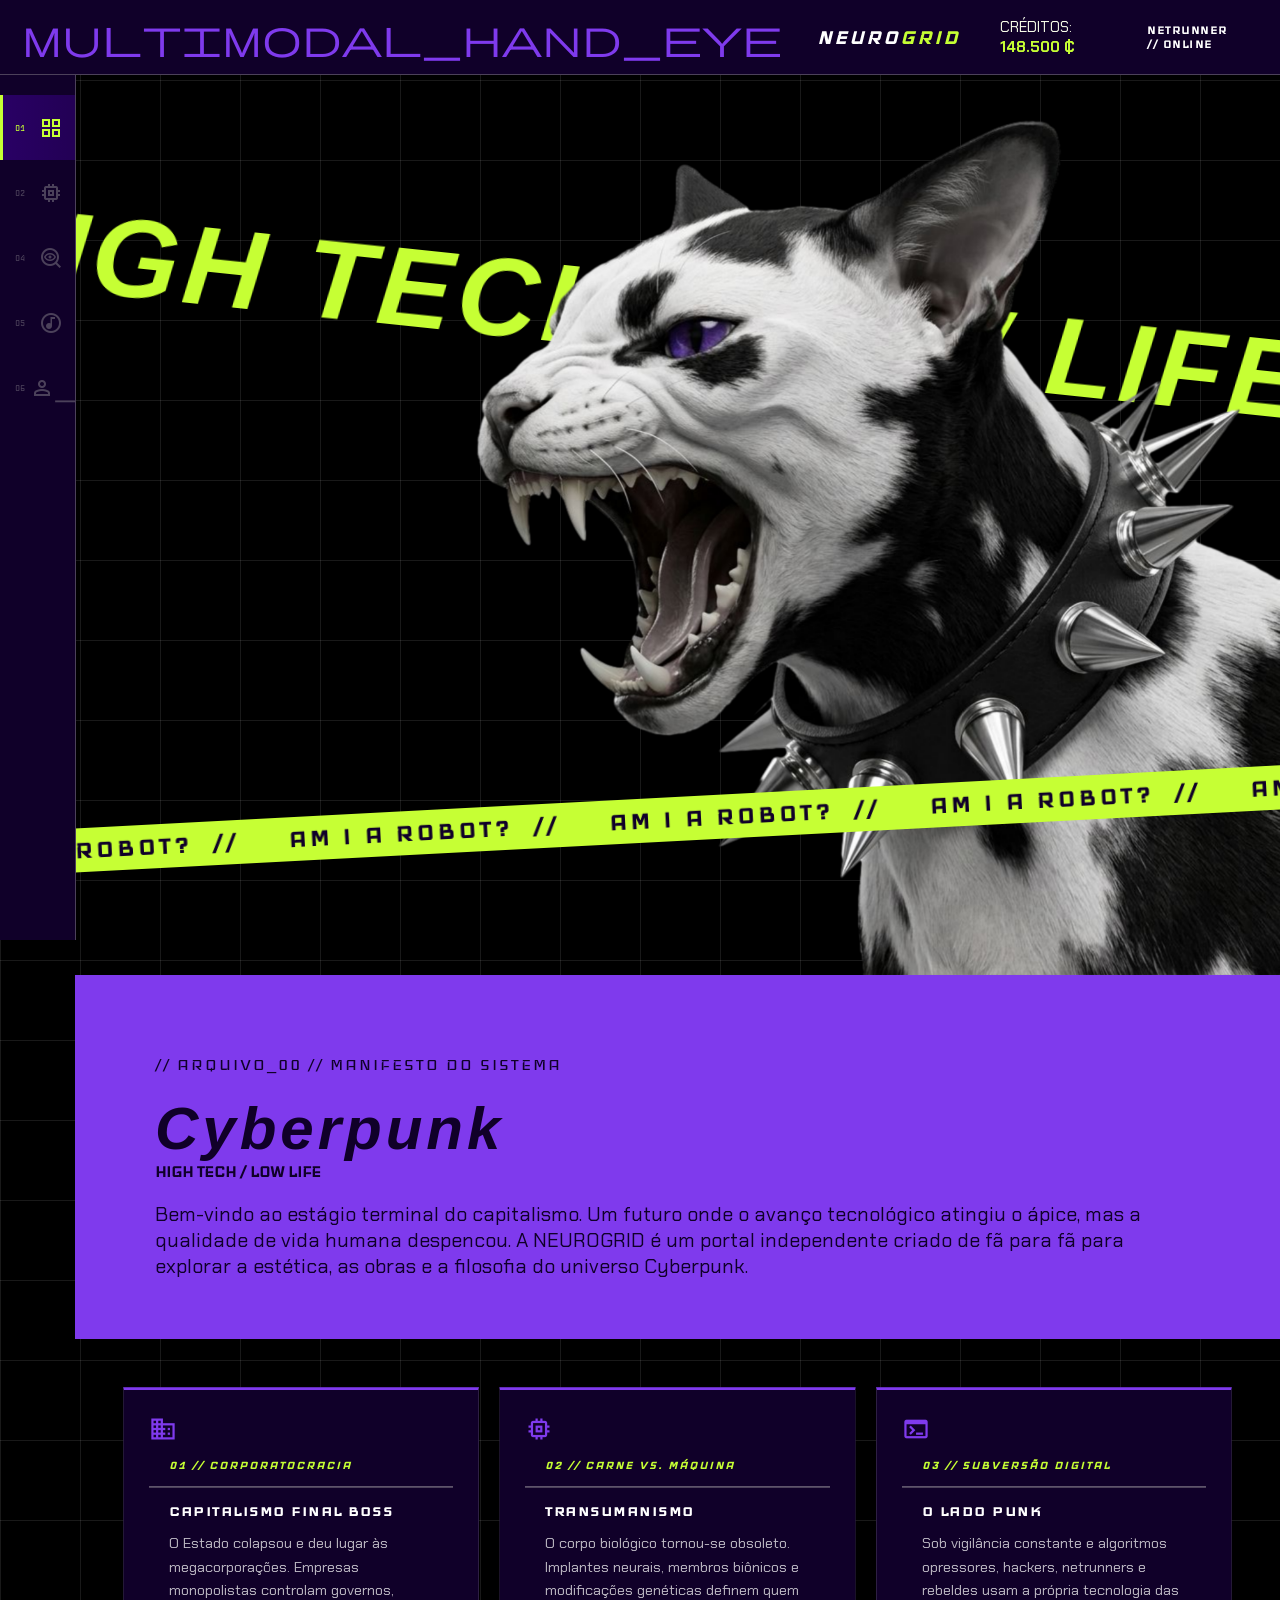
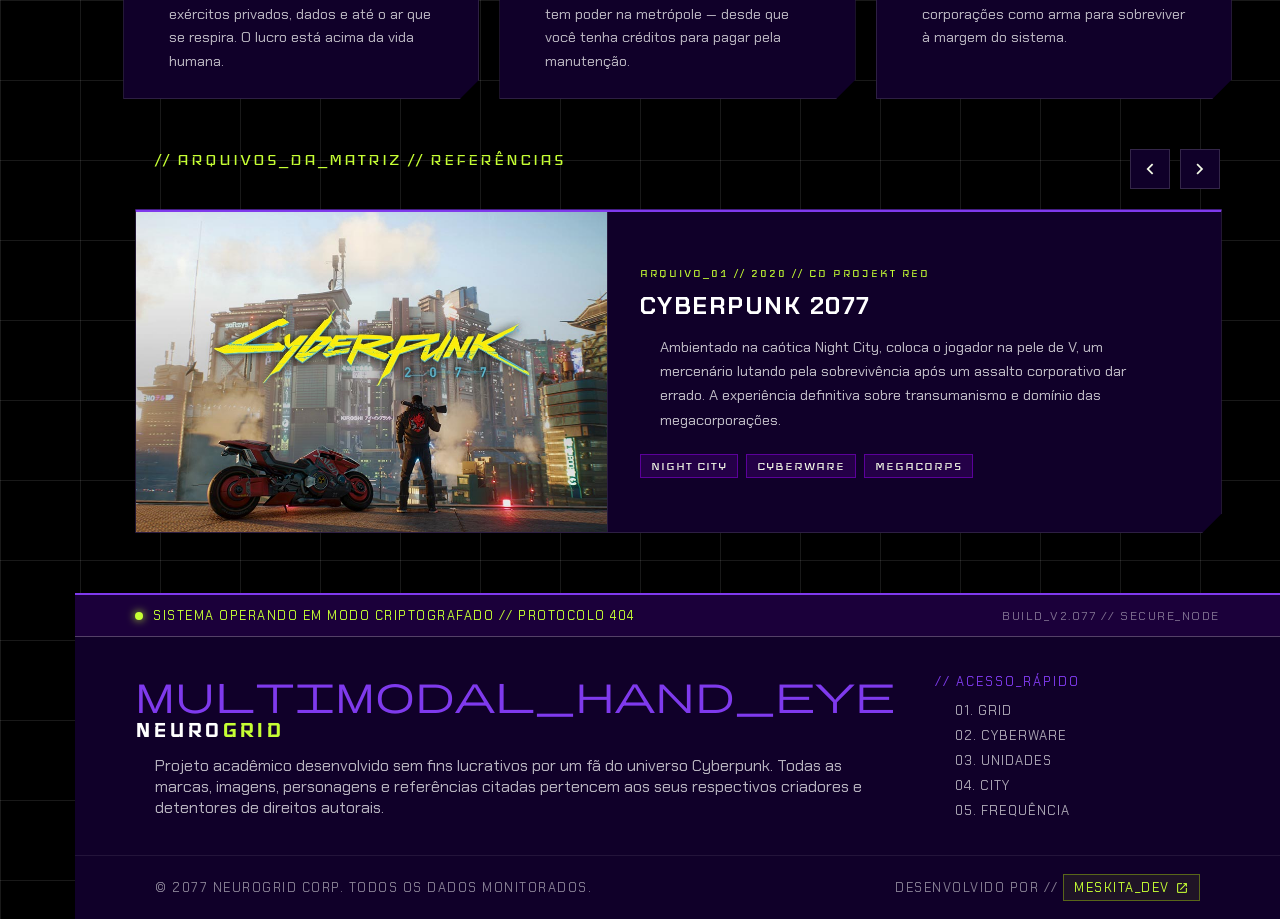
==== commit 4e164952: "Produtos adicionados a pagina de Cyberwares e Pagina de cadastro feita" ====
--- a/index.html
+++ b/index.html
@@ -6,6 +6,7 @@
     <title>NEUROGRID // OS v4.07</title>
     <link rel="stylesheet" href="css/main.css">
     <link rel="stylesheet" href="css/index.css">
+    <link rel="shortcut icon" href="assets/imagens/logo_icone.ico" type="image/x-icon">
     <link rel="stylesheet" href="https://fonts.googleapis.com/css2?family=Material+Symbols+Outlined:opsz,wght,FILL,GRAD@24,300,0,0" /><!-- Biblioteca Google icons -->
 </head>
 <body>
--- a/css/main.css
+++ b/css/main.css
@@ -43,6 +43,7 @@
     font-size: 15px;
     font-weight: 500;
     margin-bottom: 20px;
+    letter-spacing: 2px;
 }
 
 .highlight {
@@ -60,6 +61,8 @@
 h1, h2 {
     padding: 0px 20px;
     font-family: var(--font-title);
+    letter-spacing: 4px;
+    font-style: italic;
 }
 h3{
     padding: 0px 20px;
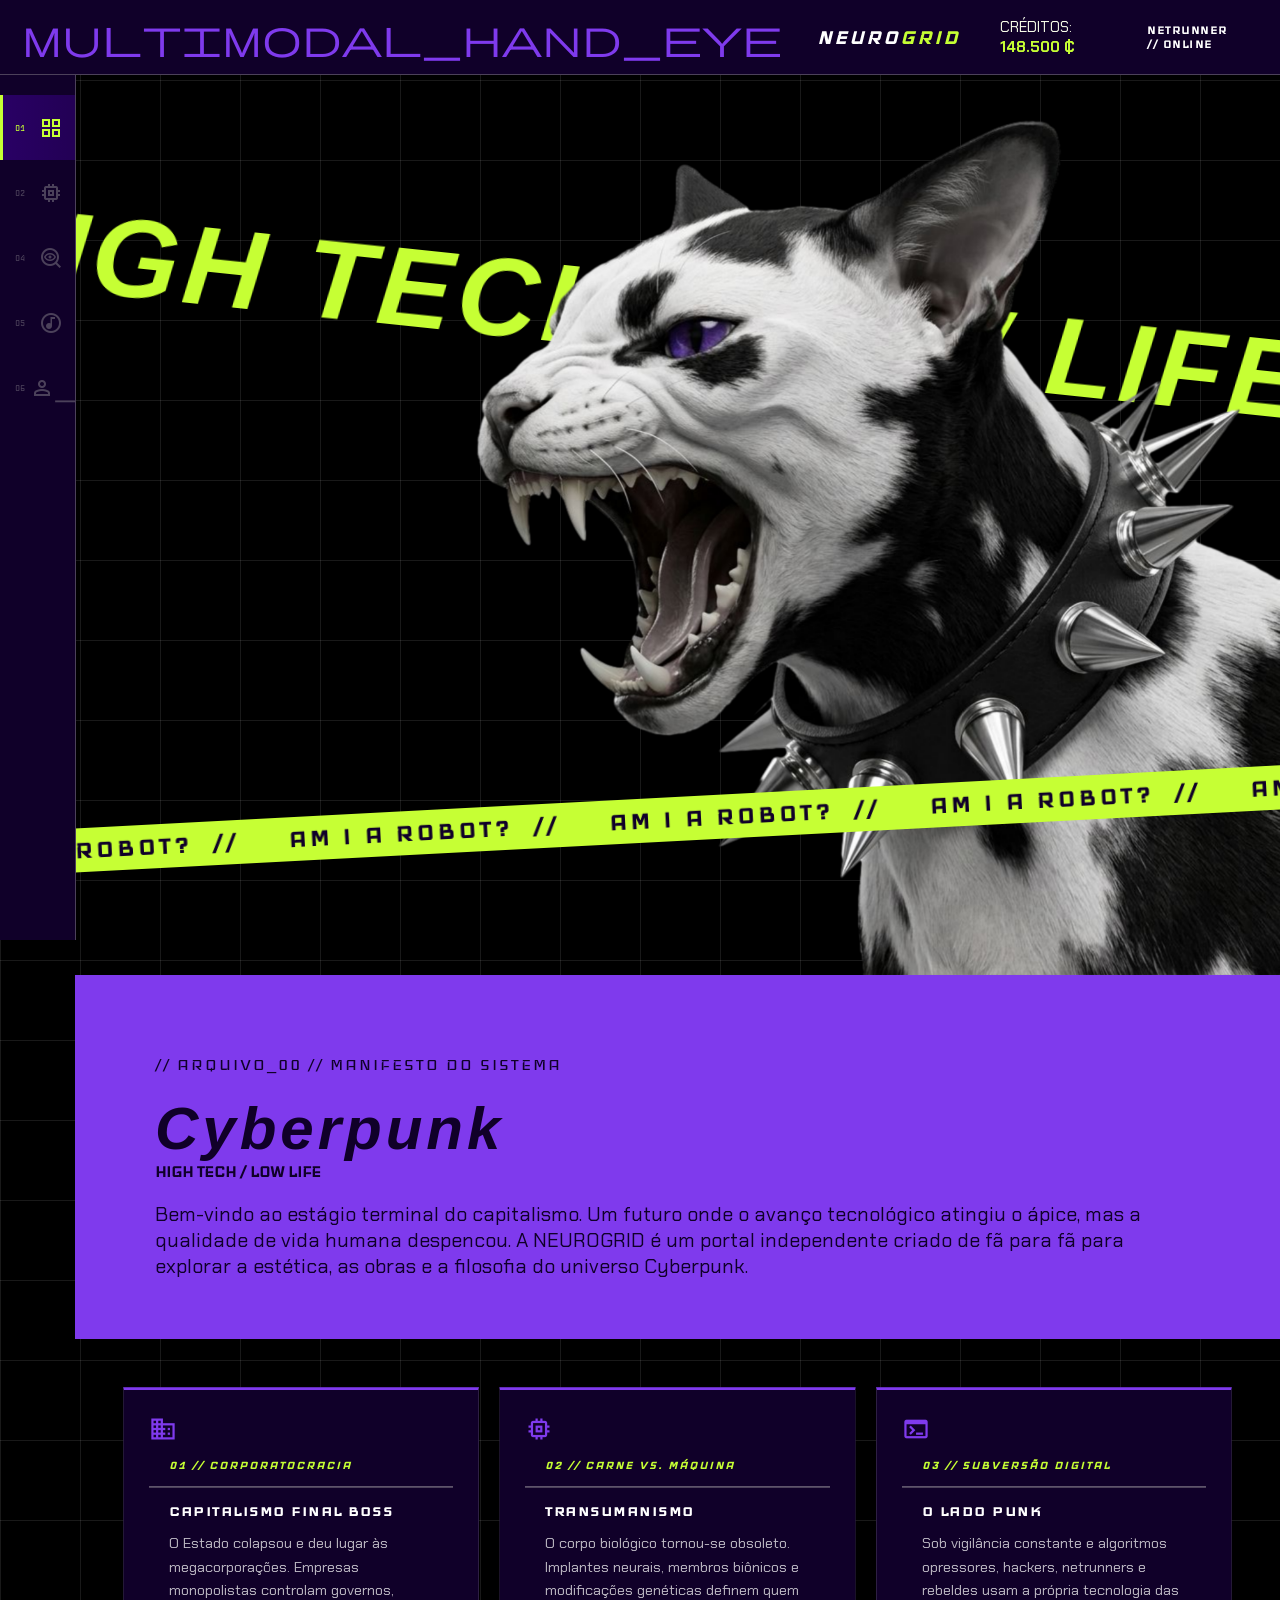
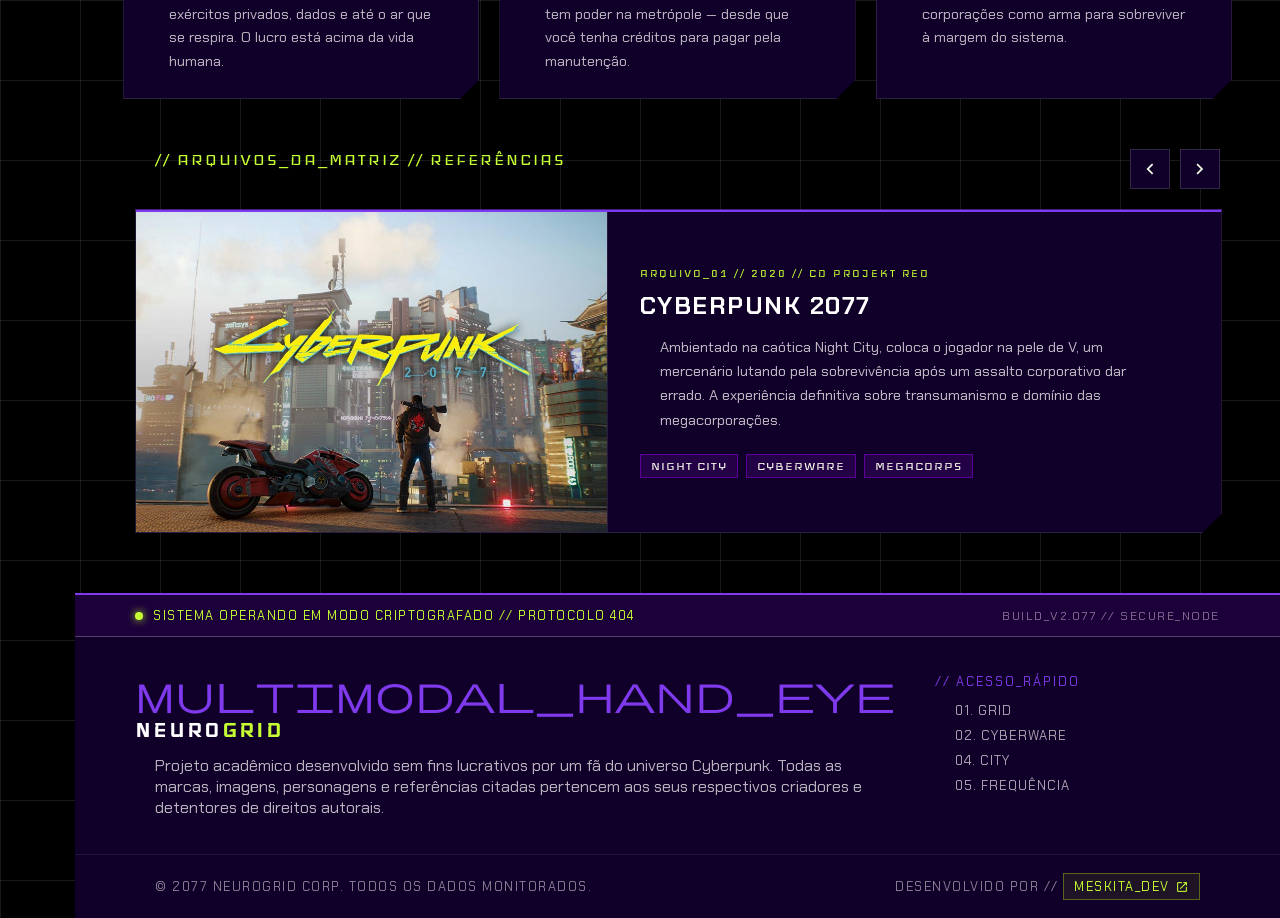
==== commit e52bfd62: "Começo da estrutura da pagina City" ====
--- a/index.html
+++ b/index.html
@@ -288,8 +288,7 @@
                 <span class="footer-label">// ACESSO_RÁPIDO</span>
                 <nav>
                     <a href="index.html">01. GRID</a>
-                    <a href="cyberware.html">02. CYBERWARE</a>
-                    <a href="robos.html">03. UNIDADES</a>
+                    <a href="cyberware.html">02. CYBERWARE</a>  
                     <a href="city.html">04. CITY</a>
                     <a href="musica.html">05. FREQUÊNCIA</a>
                 </nav>
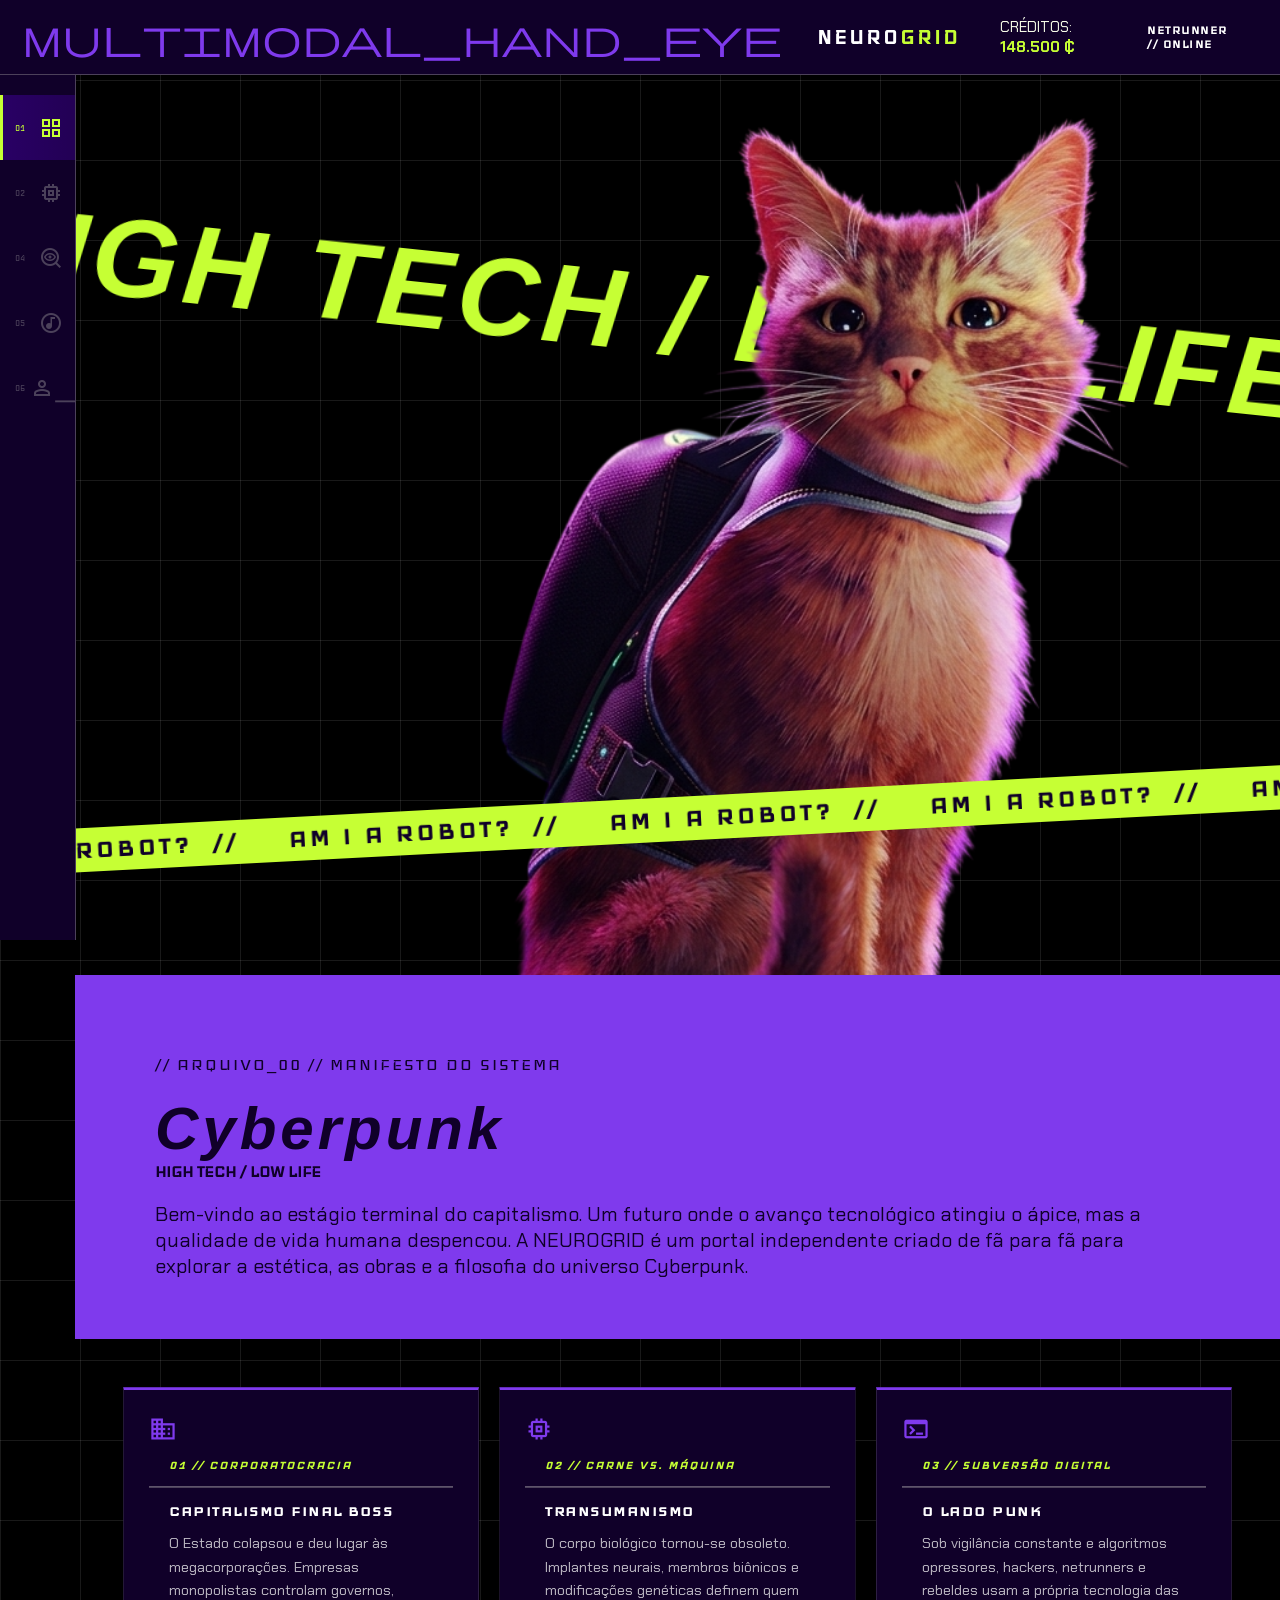
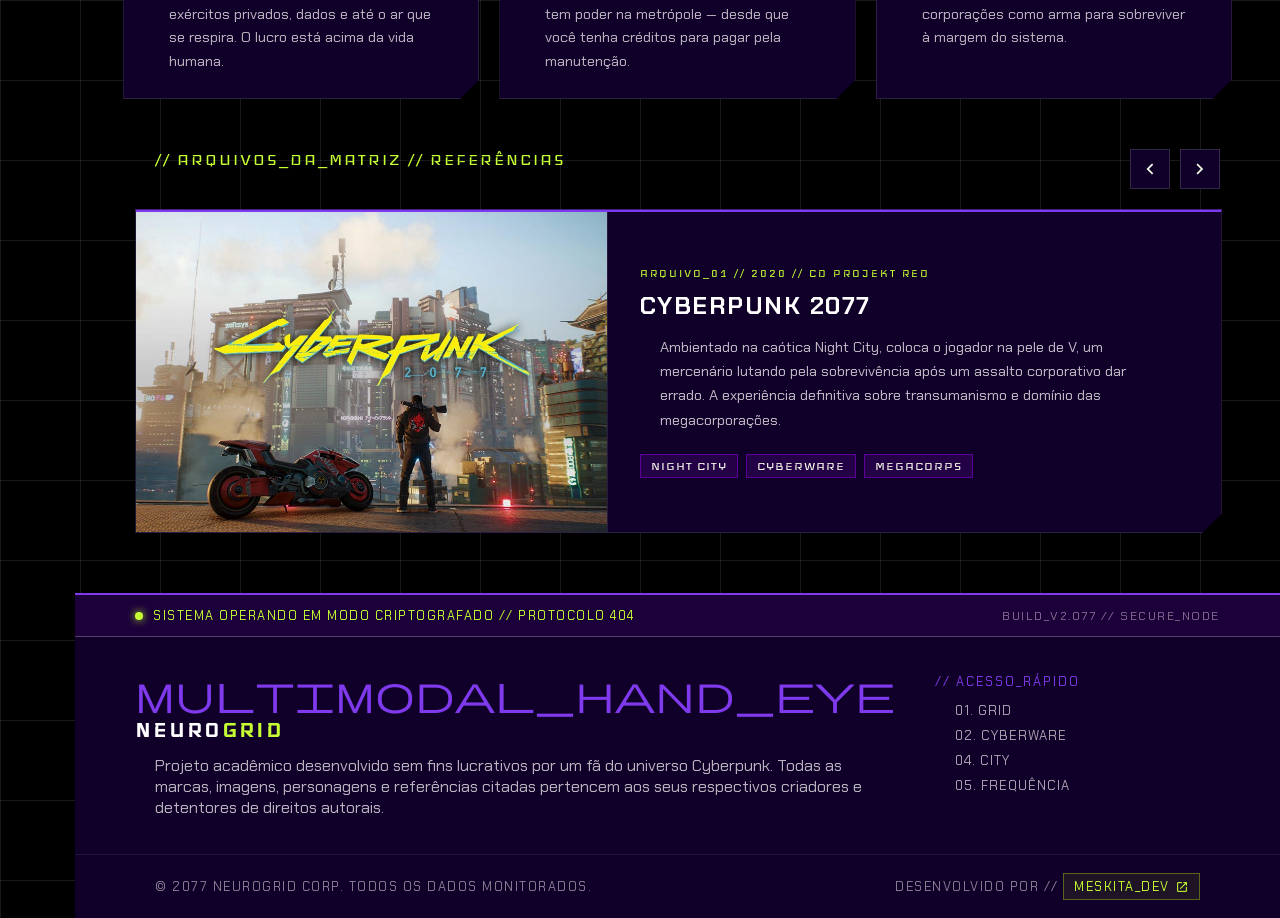
==== commit 6ab50687: "Página da Rádio feita + ajustes gerais" ====
--- a/index.html
+++ b/index.html
@@ -77,7 +77,7 @@
             </div>
 
             <!-- Meio -->
-            <img src="assets/imagens/spike_cat.png" alt="gato com colar de spikes" class="gato_wallpaper">
+            <img src="assets/imagens/Straycat.png" alt="gato do jogo Stray" class="gato_wallpaper">
 
             <!-- Frente-->
             <div class="fita-container container-frente">
--- a/css/main.css
+++ b/css/main.css
@@ -29,7 +29,7 @@
     padding: 0px;
 }
 body{
-    background-color: var(--bg-dark);
+    background-color: #040111;
     color: var(--bg-light);
 
     max-width: 100%;
@@ -155,6 +155,7 @@
     font-family: var(--font-code);
     letter-spacing: 3px;
     color: #ffffff;
+    font-style: normal;
 }
 
 /* ALINHAMENTO DO STATUS DO USUÁRIO (DIREITA) */
--- a/css/index.css
+++ b/css/index.css
@@ -41,7 +41,8 @@
     position: absolute;
     right: 0;
     bottom: 0;
-    max-height: 95vh;
+    margin-right: 80px;
+    height: 100vh;
     z-index: 2; /* Fica acima do H1 (1) e abaixo do H3 (3) */
     pointer-events: none;
 }
